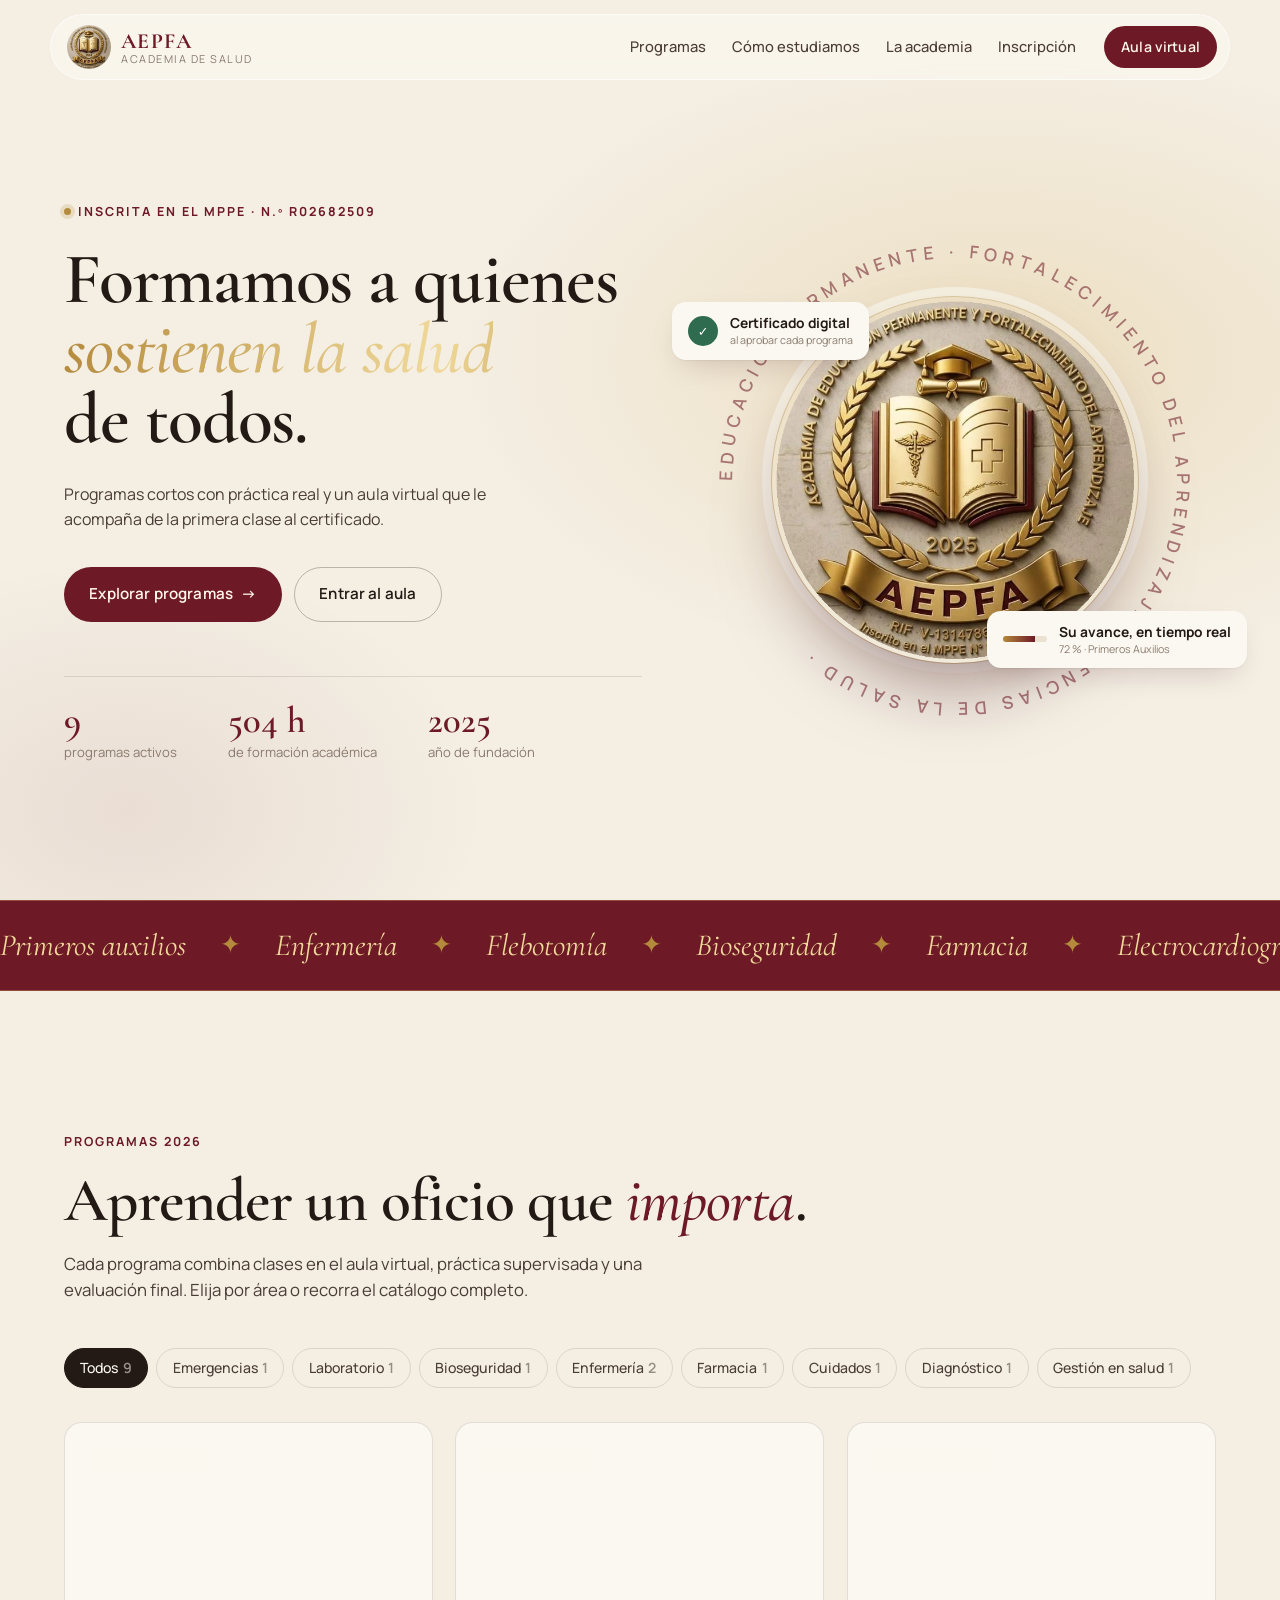
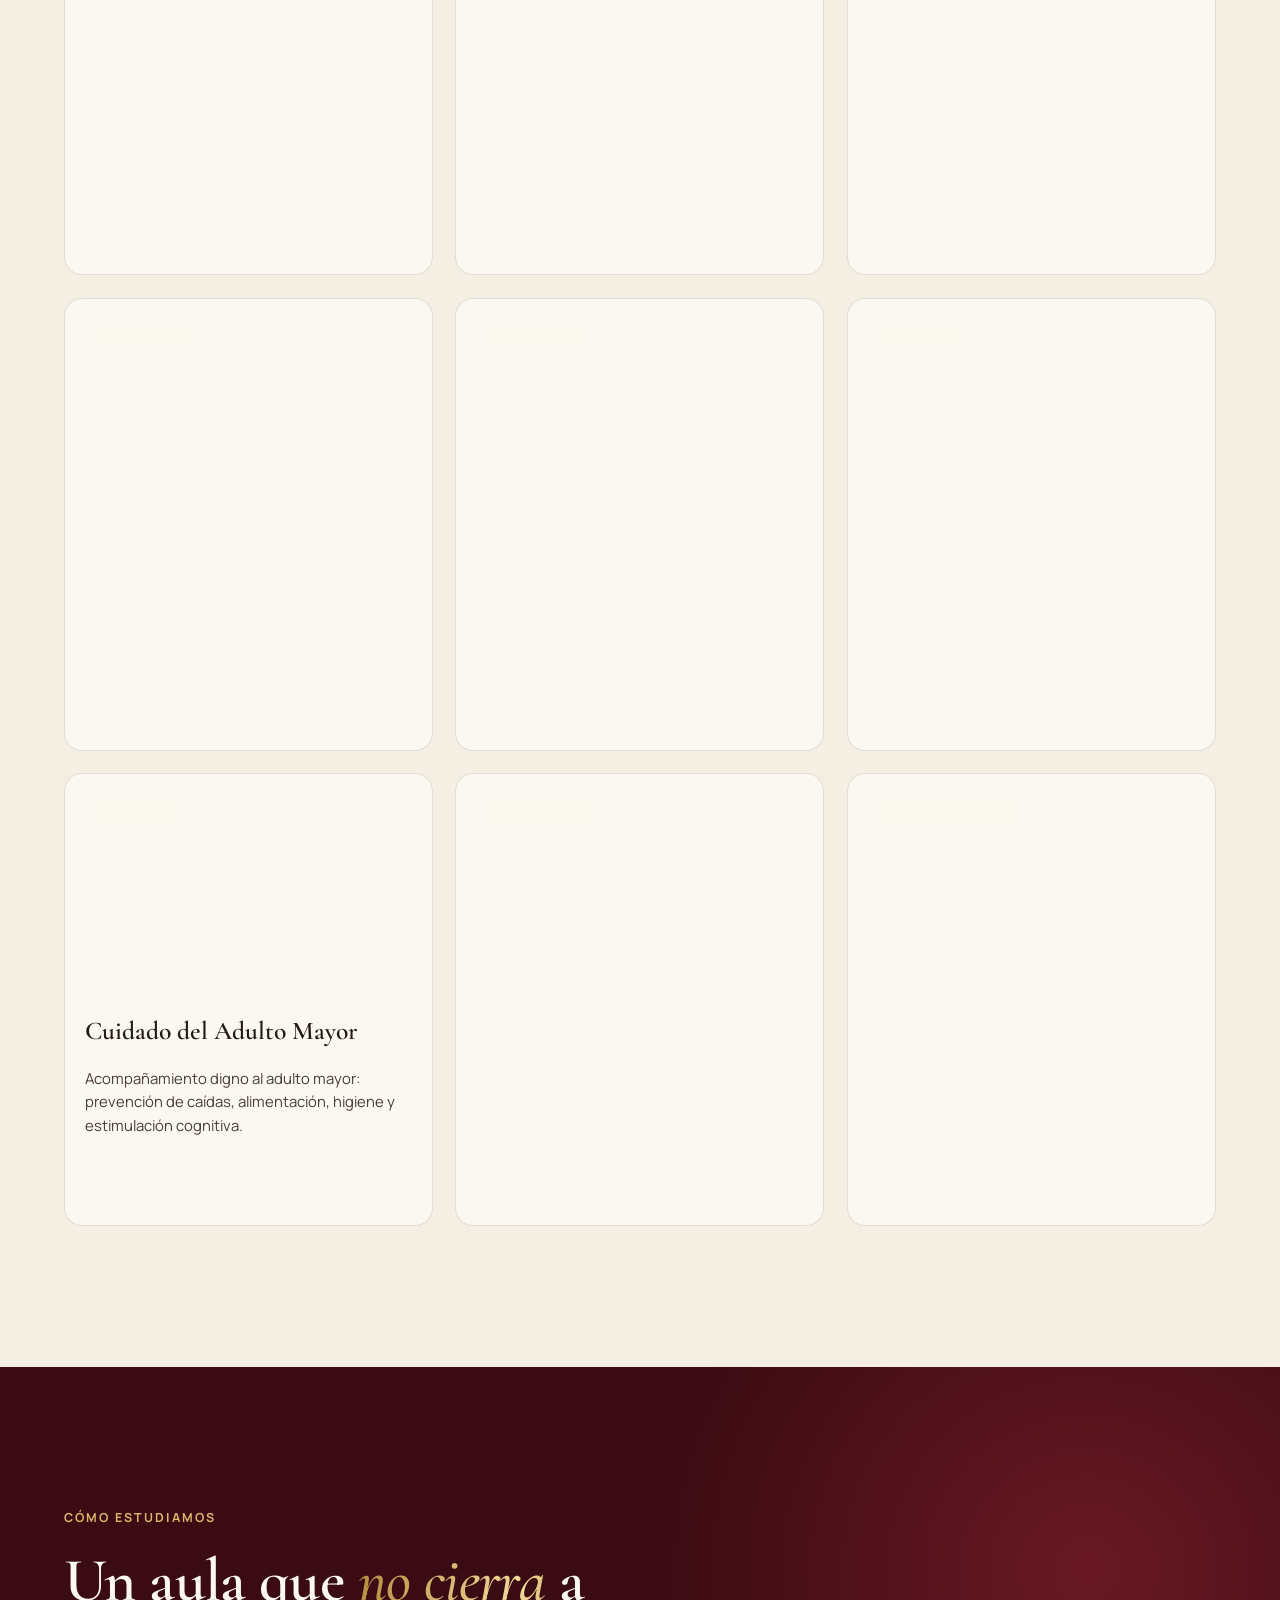
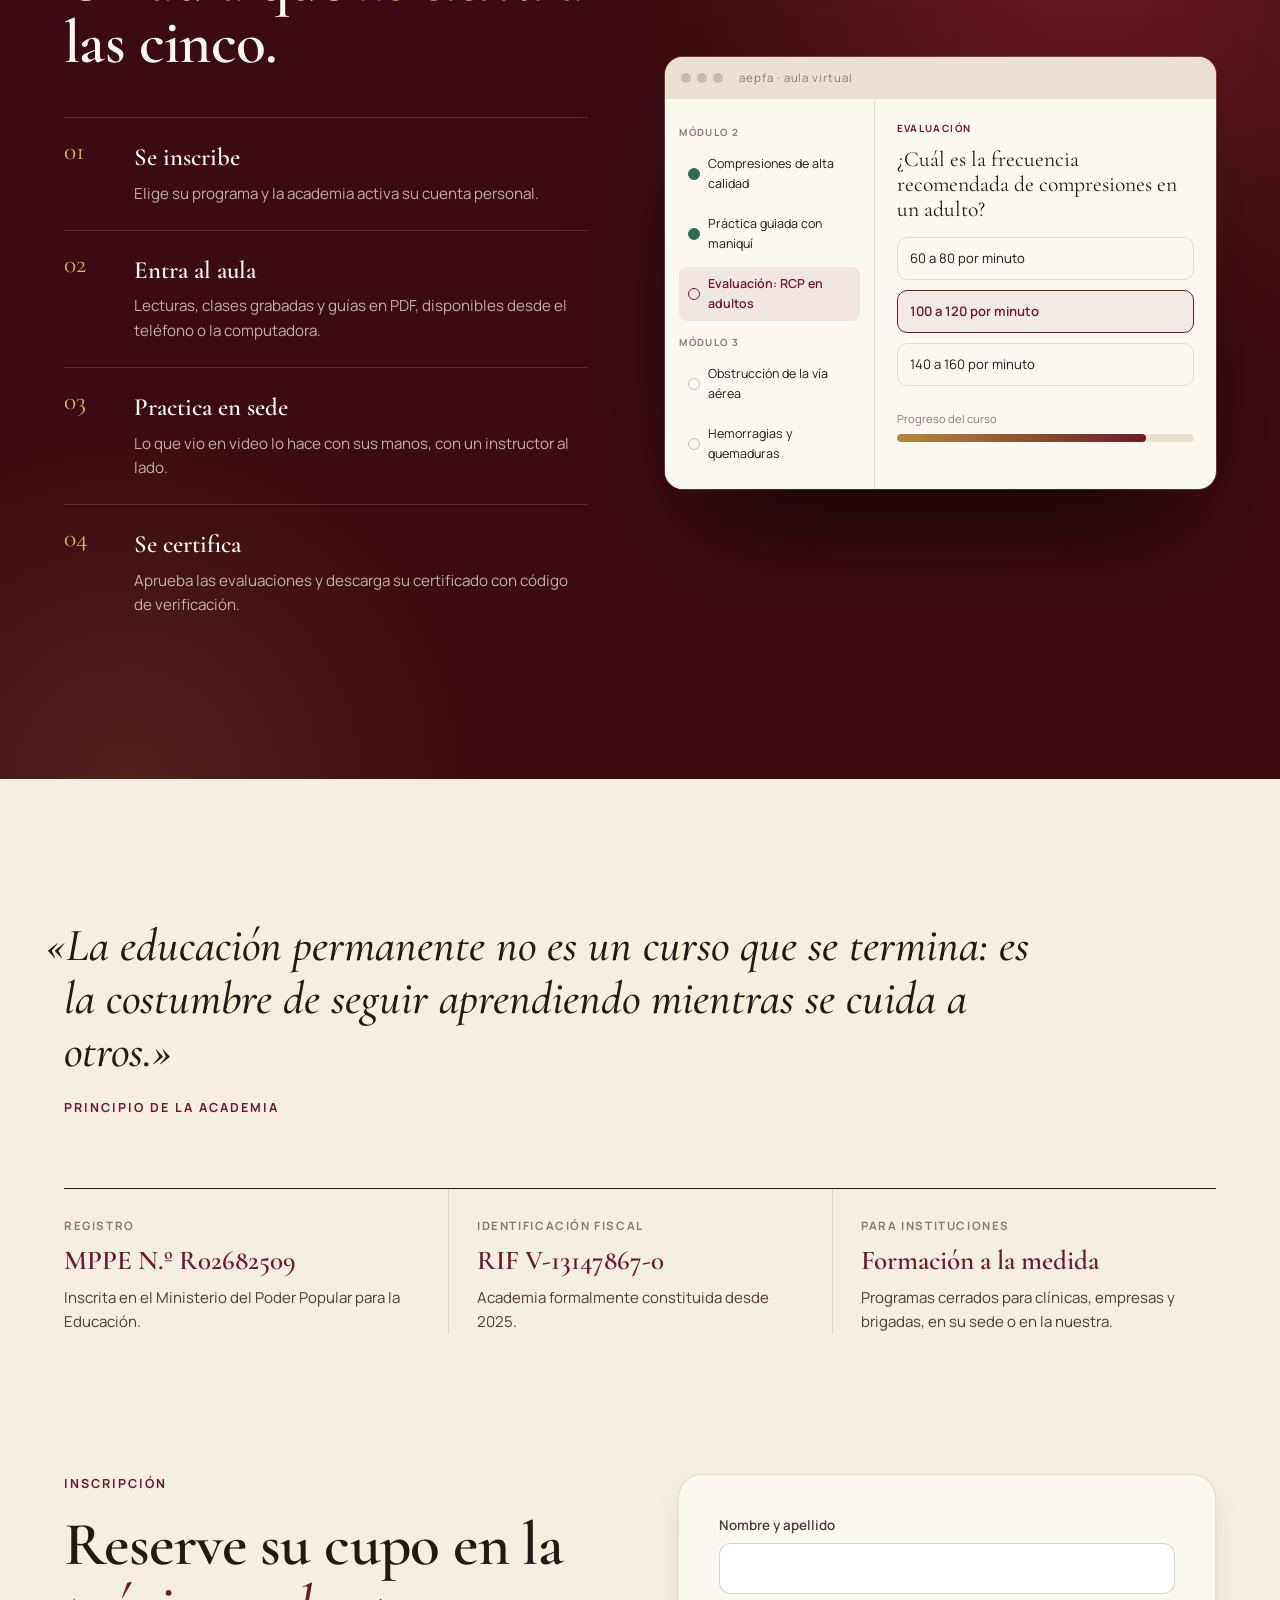
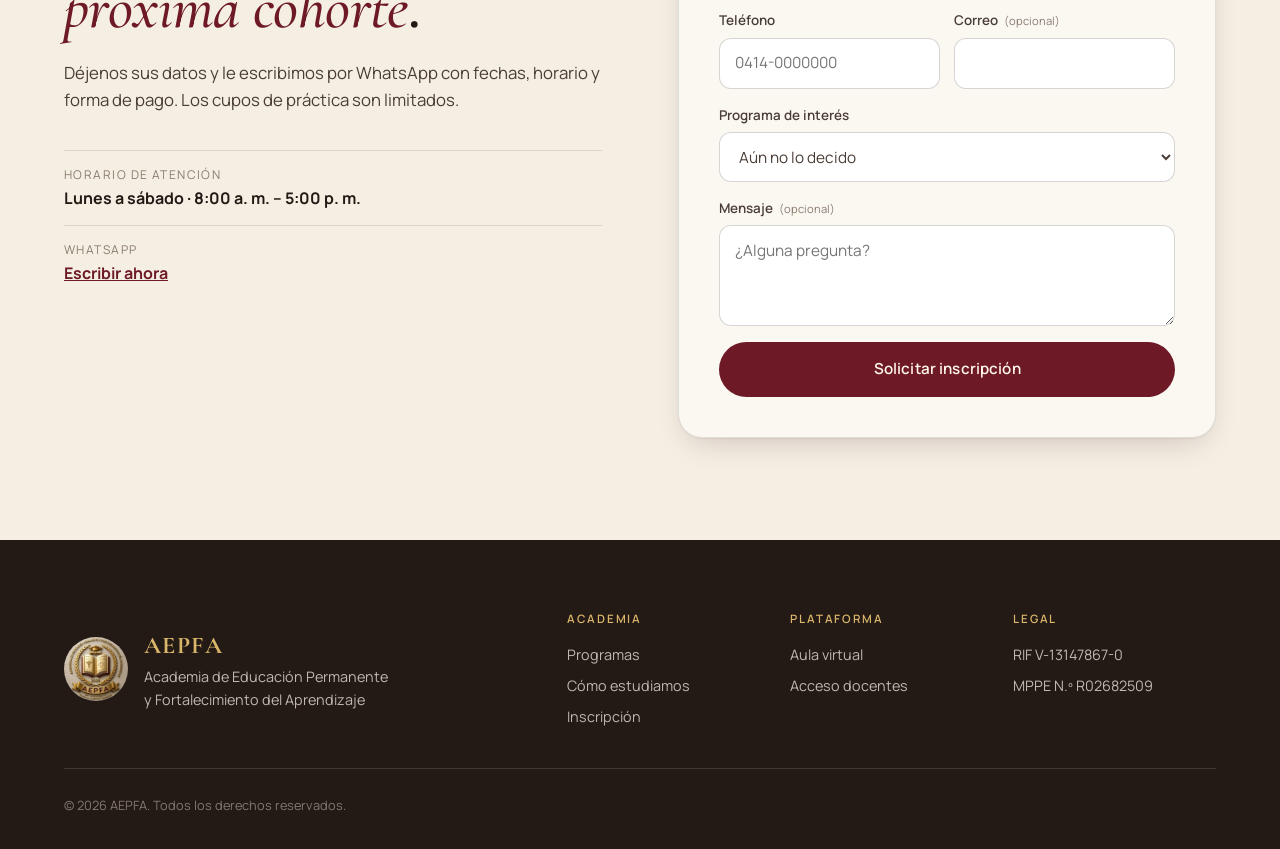
==== index.html @ bd8b099d "AEPFA: web pública, aula virtual y panel docente (demo) Co-Authored-By: Claude Opus 5.5 <noreply@ant" ====
<!doctype html>
<html lang="es">
<head>
  <meta charset="utf-8" />
  <meta name="viewport" content="width=device-width, initial-scale=1" />
  <title>AEPFA · Academia de Educación Permanente y Fortalecimiento del Aprendizaje</title>
  <meta name="description" content="Academia de formación en salud inscrita en el MPPE. Primeros auxilios, enfermería, flebotomía, bioseguridad y más, con aula virtual y certificado." />
  <meta name="theme-color" content="#6E1A26" />
  <link rel="icon" href="assets/img/favicon.png" />
  <link rel="apple-touch-icon" href="assets/img/apple-touch.png" />
  <link rel="preconnect" href="https://fonts.googleapis.com" />
  <link rel="preconnect" href="https://fonts.gstatic.com" crossorigin />
  <link href="https://fonts.googleapis.com/css2?family=Cormorant+Garamond:ital,wght@0,500;0,600;0,700;1,500;1,600&family=Manrope:wght@400;500;600;700&display=swap" rel="stylesheet" />
  <link rel="stylesheet" href="styles.css?v=20261112" />
</head>
<body class="site">

  <!-- Splash -->
  <div class="splash" data-splash aria-hidden="true">
    <img src="assets/img/logo-medallon.webp" alt="" width="120" height="120" />
    <span class="splash-line"></span>
  </div>

  <!-- Navegación -->
  <header class="nav" data-nav>
    <a class="nav-brand" href="#inicio" aria-label="AEPFA, inicio">
      <img src="assets/img/logo-aepfa-320.webp" alt="" width="44" height="44" />
      <span><strong>AEPFA</strong><small>Academia de salud</small></span>
    </a>
    <nav class="nav-links" aria-label="Principal">
      <a href="#programas">Programas</a>
      <a href="#metodo">Cómo estudiamos</a>
      <a href="#aval">La academia</a>
      <a href="#inscripcion">Inscripción</a>
    </nav>
    <a class="btn btn-wine btn-sm" href="aula.html">Aula virtual</a>
    <button class="nav-burger" data-burger aria-label="Abrir menú" aria-expanded="false"><span></span><span></span></button>
  </header>

  <main id="inicio">

    <!-- HERO -->
    <section class="hero">
      <div class="hero-paper" aria-hidden="true"></div>
      <div class="hero-copy">
        <p class="eyebrow"><span class="dot"></span> Inscrita en el MPPE · N.º R02682509</p>
        <h1 class="hero-title" data-hero-title>
          <span class="ln">Formamos a quienes</span>
          <span class="ln"><em class="gold">sostienen la salud</em></span>
          <span class="ln">de todos.</span>
        </h1>
        <p class="hero-sub">Programas cortos con práctica real y un aula virtual que le acompaña de la primera clase al certificado.</p>
        <div class="hero-actions">
          <a class="btn btn-wine" href="#programas">Explorar programas <span aria-hidden="true">→</span></a>
          <a class="btn btn-line" href="aula.html">Entrar al aula</a>
        </div>
        <dl class="hero-stats">
          <div><dt><span data-count="programs">9</span></dt><dd>programas activos</dd></div>
          <div><dt><span data-count="hours">504</span> h</dt><dd>de formación académica</dd></div>
          <div><dt>2025</dt><dd>año de fundación</dd></div>
        </dl>
      </div>

      <div class="hero-seal" data-seal>
        <svg class="seal-ring" viewBox="0 0 400 400" aria-hidden="true">
          <defs><path id="ring" d="M200,200 m-170,0 a170,170 0 1,1 340,0 a170,170 0 1,1 -340,0" /></defs>
          <text><textPath href="#ring">EDUCACIÓN PERMANENTE · FORTALECIMIENTO DEL APRENDIZAJE · CIENCIAS DE LA SALUD · </textPath></text>
        </svg>
        <div class="seal-glow" aria-hidden="true"></div>
        <img class="seal-img" src="assets/img/logo-medallon.webp" alt="Escudo de la Academia AEPFA" width="640" height="640" fetchpriority="high" />
        <div class="seal-card seal-card--a">
          <span class="mini-ico">✓</span>
          <div><strong>Certificado digital</strong><small>al aprobar cada programa</small></div>
        </div>
        <div class="seal-card seal-card--b">
          <span class="mini-bar"><i style="width:72%"></i></span>
          <div><strong>Su avance, en tiempo real</strong><small>72 % · Primeros Auxilios</small></div>
        </div>
      </div>
    </section>

    <!-- Marquesina -->
    <div class="marquee" aria-hidden="true">
      <div class="marquee-track" data-marquee>
        <span>Primeros auxilios</span><i>✦</i><span>Enfermería</span><i>✦</i><span>Flebotomía</span><i>✦</i><span>Bioseguridad</span><i>✦</i><span>Farmacia</span><i>✦</i><span>Electrocardiografía</span><i>✦</i><span>Adulto mayor</span><i>✦</i><span>Secretariado médico</span><i>✦</i>
      </div>
    </div>

    <!-- PROGRAMAS -->
    <section class="programs" id="programas">
      <div class="sec-head">
        <p class="eyebrow">Programas 2026</p>
        <h2 class="sec-title">Aprender un oficio que <em>importa</em>.</h2>
        <p class="sec-lead">Cada programa combina clases en el aula virtual, práctica supervisada y una evaluación final. Elija por área o recorra el catálogo completo.</p>
      </div>
      <div class="filters" role="tablist" aria-label="Filtrar por área" data-filters></div>
      <div class="course-grid" data-course-grid>
        <!-- Contenido mínimo sin JavaScript -->
        <article class="course-card"><div class="course-body"><h3>Primeros Auxilios y RCP Básico</h3><p>Actúe con criterio en los primeros minutos de una emergencia.</p></div></article>
        <article class="course-card"><div class="course-body"><h3>Flebotomía y Toma de Muestras</h3><p>Técnica de venopunción segura y orden correcto de tubos.</p></div></article>
        <article class="course-card"><div class="course-body"><h3>Bioseguridad y Control de Infecciones</h3><p>Precauciones estándar e higiene de manos.</p></div></article>
      </div>
    </section>

    <!-- MÉTODO -->
    <section class="method" id="metodo">
      <div class="method-inner">
        <div class="method-copy">
          <p class="eyebrow eyebrow--light">Cómo estudiamos</p>
          <h2 class="sec-title light">Un aula que <em class="gold">no cierra</em> a las cinco.</h2>
          <ol class="steps" data-steps>
            <li><span class="n">01</span><div><h3>Se inscribe</h3><p>Elige su programa y la academia activa su cuenta personal.</p></div></li>
            <li><span class="n">02</span><div><h3>Entra al aula</h3><p>Lecturas, clases grabadas y guías en PDF, disponibles desde el teléfono o la computadora.</p></div></li>
            <li><span class="n">03</span><div><h3>Practica en sede</h3><p>Lo que vio en video lo hace con sus manos, con un instructor al lado.</p></div></li>
            <li><span class="n">04</span><div><h3>Se certifica</h3><p>Aprueba las evaluaciones y descarga su certificado con código de verificación.</p></div></li>
          </ol>
        </div>

        <!-- Maqueta del aula -->
        <div class="device" aria-hidden="true">
          <div class="device-bar"><i></i><i></i><i></i><span>aepfa · aula virtual</span></div>
          <div class="device-body">
            <aside>
              <p class="d-k">Módulo 2</p>
              <p class="d-l done">Compresiones de alta calidad</p>
              <p class="d-l done">Práctica guiada con maniquí</p>
              <p class="d-l now">Evaluación: RCP en adultos</p>
              <p class="d-k">Módulo 3</p>
              <p class="d-l">Obstrucción de la vía aérea</p>
              <p class="d-l">Hemorragias y quemaduras</p>
            </aside>
            <div class="d-main">
              <p class="d-tag">Evaluación</p>
              <p class="d-q">¿Cuál es la frecuencia recomendada de compresiones en un adulto?</p>
              <p class="d-o">60 a 80 por minuto</p>
              <p class="d-o sel">100 a 120 por minuto</p>
              <p class="d-o">140 a 160 por minuto</p>
              <div class="d-prog"><span>Progreso del curso</span><b><i data-demo-bar></i></b></div>
            </div>
          </div>
        </div>
      </div>
    </section>

    <!-- AVAL -->
    <section class="aval" id="aval">
      <figure class="aval-quote">
        <blockquote>«La educación permanente no es un curso que se termina: es la costumbre de seguir aprendiendo mientras se cuida a otros.»</blockquote>
        <figcaption>Principio de la academia</figcaption>
      </figure>
      <div class="aval-grid">
        <div class="aval-item"><span class="aval-k">Registro</span><strong>MPPE N.º R02682509</strong><p>Inscrita en el Ministerio del Poder Popular para la Educación.</p></div>
        <div class="aval-item"><span class="aval-k">Identificación fiscal</span><strong>RIF V-13147867-0</strong><p>Academia formalmente constituida desde 2025.</p></div>
        <div class="aval-item"><span class="aval-k">Para instituciones</span><strong>Formación a la medida</strong><p>Programas cerrados para clínicas, empresas y brigadas, en su sede o en la nuestra.</p></div>
      </div>
    </section>

    <!-- INSCRIPCIÓN -->
    <section class="enroll" id="inscripcion">
      <div class="enroll-copy">
        <p class="eyebrow">Inscripción</p>
        <h2 class="sec-title">Reserve su cupo en la <em>próxima cohorte</em>.</h2>
        <p class="sec-lead">Déjenos sus datos y le escribimos por WhatsApp con fechas, horario y forma de pago. Los cupos de práctica son limitados.</p>
        <ul class="enroll-facts">
          <li><span>Horario de atención</span><strong data-hours>Lunes a sábado · 8:00 a. m. – 5:00 p. m.</strong></li>
          <li><span>WhatsApp</span><strong><a data-wa href="#">Escribir ahora</a></strong></li>
        </ul>
      </div>
      <form class="enroll-form" data-enroll novalidate>
        <label>Nombre y apellido<input name="name" required autocomplete="name" /></label>
        <div class="row2">
          <label>Teléfono<input name="phone" required inputmode="tel" autocomplete="tel" placeholder="0414-0000000" /></label>
          <label>Correo <small>(opcional)</small><input name="email" type="email" autocomplete="email" /></label>
        </div>
        <label>Programa de interés<select name="courseId" data-course-select></select></label>
        <label>Mensaje <small>(opcional)</small><textarea name="message" rows="3" placeholder="¿Alguna pregunta?"></textarea></label>
        <button class="btn btn-wine btn-block" type="submit">Solicitar inscripción</button>
        <div class="form-ok" data-ok hidden>
          <svg viewBox="0 0 52 52" aria-hidden="true"><circle cx="26" cy="26" r="24" /><path d="M15 27l7 7 15-16" /></svg>
          <p><strong>¡Solicitud recibida!</strong> Abrimos WhatsApp para confirmar su cupo.</p>
        </div>
      </form>
    </section>
  </main>

  <footer class="foot">
    <div class="foot-brand">
      <img src="assets/img/logo-aepfa-320.webp" alt="" width="64" height="64" loading="lazy" />
      <p><strong>AEPFA</strong><br />Academia de Educación Permanente<br />y Fortalecimiento del Aprendizaje</p>
    </div>
    <div class="foot-cols">
      <div><h4>Academia</h4><a href="#programas">Programas</a><a href="#metodo">Cómo estudiamos</a><a href="#inscripcion">Inscripción</a></div>
      <div><h4>Plataforma</h4><a href="aula.html">Aula virtual</a><a href="admin.html">Acceso docentes</a></div>
      <div><h4>Legal</h4><span>RIF V-13147867-0</span><span>MPPE N.º R02682509</span></div>
    </div>
    <p class="foot-note">© <span data-year>2026</span> AEPFA. Todos los derechos reservados.</p>
  </footer>

  <!-- Detalle de programa -->
  <dialog class="course-dialog" data-dialog>
    <div class="dlg-inner" data-dialog-body></div>
  </dialog>

  <script defer src="lib/gsap.min.js?v=20261112"></script>
  <script defer src="js/config.js?v=20261112"></script>
  <script defer src="js/seed.js?v=20261112"></script>
  <script defer src="js/store.js?v=20261112"></script>
  <script defer src="js/main.js?v=20261112"></script>
</body>
</html>
---- styles.css ----
/* =========================================================================
   AEPFA — Estilos base + sitio público
   Paleta tomada del escudo: vino, oro viejo y piedra crema.
   ========================================================================= */

/* ---------- 1. Tokens ---------- */
:root {
  --bg: #F4EEE3;
  --bg-2: #EAE1D1;
  --paper: #FBF8F2;
  --ink: #231915;
  --ink-2: #4A3D36;
  --mute: #8A7B6E;
  --wine: #6E1A26;
  --wine-2: #521019;
  --wine-3: #3A0B12;
  --gold: #B48A3C;
  --gold-2: #D9B66A;
  --gold-3: #F0D99A;
  --line: rgba(35, 25, 21, .12);
  --line-l: rgba(244, 238, 227, .14);
  --ok: #2E6B4F;
  --err: #A3262E;

  --f-display: "Cormorant Garamond", "Times New Roman", serif;
  --f-body: "Manrope", system-ui, -apple-system, "Segoe UI", sans-serif;

  --ease-out: cubic-bezier(.16, 1, .3, 1);
  --ease-in-out: cubic-bezier(.65, 0, .35, 1);
  --r: 18px;
  --shadow: 0 1px 2px rgba(35,25,21,.06), 0 12px 32px -12px rgba(58,11,18,.22);
  --pad: clamp(20px, 5vw, 72px);
}

/* ---------- 2. Reset ---------- */
*, *::before, *::after { box-sizing: border-box; }
html { scroll-behavior: smooth; -webkit-text-size-adjust: 100%; }
body { margin: 0; background: var(--bg); color: var(--ink); font: 400 16px/1.6 var(--f-body); -webkit-font-smoothing: antialiased; }
img, svg, video { display: block; max-width: 100%; height: auto; }
a { color: inherit; }
button, input, select, textarea { font: inherit; color: inherit; }
h1, h2, h3, h4 { margin: 0; font-weight: 600; }
p { margin: 0; }
:focus-visible { outline: 2px solid var(--gold); outline-offset: 3px; border-radius: 4px; }
[hidden] { display: none !important; }

/* ---------- 3. Botones y piezas comunes ---------- */
.btn {
  --bgc: var(--ink); --fg: var(--paper);
  display: inline-flex; align-items: center; justify-content: center; gap: .55em;
  padding: .95em 1.6em; border-radius: 999px; border: 1px solid transparent;
  background: var(--bgc); color: var(--fg); text-decoration: none; font-weight: 600; font-size: .95rem; letter-spacing: .01em;
  cursor: pointer; transition: transform .35s var(--ease-out), box-shadow .35s var(--ease-out), background .25s, color .25s;
  position: relative; overflow: hidden; white-space: nowrap;
}
.btn::after { /* brillo dorado al pasar */
  content: ""; position: absolute; inset: 0; background: linear-gradient(110deg, transparent 30%, rgba(240,217,154,.45) 50%, transparent 70%);
  transform: translateX(-120%); transition: transform .8s var(--ease-out);
}
.btn:hover::after { transform: translateX(120%); }
.btn:hover { transform: translateY(-2px); box-shadow: 0 14px 30px -14px rgba(110,26,38,.6); }
.btn:active { transform: translateY(0); }
.btn-wine { --bgc: var(--wine); --fg: #FFF7EA; }
.btn-wine:hover { --bgc: var(--wine-2); }
.btn-gold { --bgc: linear-gradient(135deg, var(--gold-2), var(--gold)); --fg: var(--wine-3); background: linear-gradient(135deg, var(--gold-2), var(--gold)); }
.btn-line { --bgc: transparent; --fg: var(--ink); border-color: rgba(35,25,21,.28); }
.btn-line:hover { border-color: var(--wine); color: var(--wine); }
.btn-ghost { --bgc: transparent; --fg: var(--ink-2); padding: .6em 1em; }
.btn-ghost:hover { box-shadow: none; background: rgba(35,25,21,.06); }
.btn-sm { padding: .65em 1.15em; font-size: .88rem; }
.btn-block { width: 100%; }
.btn[disabled] { opacity: .5; pointer-events: none; }

.eyebrow { display: inline-flex; align-items: center; gap: .6em; font-size: .78rem; font-weight: 700; letter-spacing: .16em; text-transform: uppercase; color: var(--wine); }
.eyebrow--light { color: var(--gold-2); }
.eyebrow .dot { width: 7px; height: 7px; border-radius: 50%; background: var(--gold); box-shadow: 0 0 0 4px rgba(180,138,60,.2); }

em { font-style: italic; }
.gold {
  background: linear-gradient(100deg, var(--gold) 0%, var(--gold-3) 40%, var(--gold) 60%, #8C6A2A 100%);
  background-size: 220% 100%; -webkit-background-clip: text; background-clip: text; color: transparent;
  animation: goldSheen 7s var(--ease-in-out) infinite;
}
@keyframes goldSheen { 0%,100% { background-position: 100% 0; } 50% { background-position: 0 0; } }

/* Portadas tipográficas de cursos */
.cover {
  --c: var(--wine);
  position: relative; aspect-ratio: 16 / 10; border-radius: calc(var(--r) - 6px); overflow: hidden;
  background-color: var(--c); background-size: cover; background-position: center;
  background-image:
    radial-gradient(120% 90% at 85% 10%, rgba(240,217,154,.35), transparent 55%),
    radial-gradient(80% 80% at 0% 100%, rgba(0,0,0,.35), transparent 60%),
    repeating-linear-gradient(135deg, rgba(255,255,255,.035) 0 2px, transparent 2px 14px);
  color: #FFF4DE; isolation: isolate;
}
.cover-art { position: absolute; right: -6%; bottom: -14%; width: 62%; opacity: .9; color: var(--gold-3); transition: transform .9s var(--ease-out); }
.cover-art .ico { width: 100%; height: auto; stroke-width: 1.6; filter: drop-shadow(0 6px 18px rgba(0,0,0,.25)); }
.cover-cat, .cover-hours { position: absolute; top: 14px; font-size: .7rem; font-weight: 700; letter-spacing: .14em; text-transform: uppercase; }
.cover-cat { left: 16px; padding: .35em .8em; border-radius: 99px; background: rgba(255,244,222,.14); backdrop-filter: blur(6px); -webkit-backdrop-filter: blur(6px); }
.cover-hours { right: 16px; font-family: var(--f-display); font-size: 1.05rem; letter-spacing: .02em; text-transform: none; font-weight: 600; }
.cover.has-img .cover-art { display: none; }
.cover.has-img::before { content: ""; position: absolute; inset: 0; background: linear-gradient(180deg, rgba(0,0,0,.35), transparent 45%); z-index: -1; }

.ico { width: 22px; height: 22px; }

/* Toasts */
.toasts { position: fixed; left: 50%; bottom: 24px; transform: translateX(-50%); display: grid; gap: 8px; z-index: 300; pointer-events: none; }
.toast { background: var(--ink); color: var(--paper); padding: .8em 1.3em; border-radius: 12px; font-size: .92rem; box-shadow: var(--shadow); animation: toastIn .45s var(--ease-out); }
.toast.ok { background: var(--ok); } .toast.err { background: var(--err); }
.toast.out { opacity: 0; transform: translateY(8px); transition: .4s var(--ease-out); }
@keyframes toastIn { from { opacity: 0; transform: translateY(12px); } }

/* ---------- 4. Splash ---------- */
.splash {
  position: fixed; inset: 0; z-index: 500; display: grid; place-content: center; justify-items: center; gap: 22px;
  background: var(--wine-3); transition: opacity .7s var(--ease-out), visibility .7s;
  animation: splashSafety .01s 4.5s forwards;
}
.splash img { width: 120px; height: 120px; animation: splashPop 1.2s var(--ease-out) both; }
.splash-line { width: 140px; height: 1px; background: linear-gradient(90deg, transparent, var(--gold-2), transparent); transform-origin: center; animation: splashLine 1.1s .2s var(--ease-out) both; }
.splash.is-out { opacity: 0; visibility: hidden; pointer-events: none; }
@keyframes splashPop { from { opacity: 0; transform: scale(.85) rotate(-8deg); } }
@keyframes splashLine { from { transform: scaleX(0); } }
@keyframes splashSafety { to { opacity: 0; visibility: hidden; pointer-events: none; } }

/* ---------- 5. Navegación ---------- */
.nav {
  position: fixed; top: 14px; left: 50%; transform: translateX(-50%); z-index: 100;
  width: min(1180px, calc(100% - 28px)); display: flex; align-items: center; gap: 28px;
  padding: 10px 12px 10px 16px; border-radius: 999px;
  background: rgba(251,248,242,.62); border: 1px solid rgba(255,255,255,.6);
  backdrop-filter: blur(14px) saturate(1.3); -webkit-backdrop-filter: blur(14px) saturate(1.3);
  transition: background .35s, box-shadow .35s;
}
@supports not (backdrop-filter: blur(1px)) { .nav { background: rgba(251,248,242,.96); } }
.nav.is-scrolled { background: rgba(251,248,242,.9); box-shadow: 0 10px 30px -18px rgba(58,11,18,.35); }
.nav-brand { display: flex; align-items: center; gap: 10px; text-decoration: none; margin-right: auto; }
.nav-brand img { border-radius: 50%; }
.nav-brand span { display: grid; line-height: 1.05; }
.nav-brand strong { font-family: var(--f-display); font-size: 1.35rem; letter-spacing: .06em; color: var(--wine); }
.nav-brand small { font-size: .68rem; letter-spacing: .14em; text-transform: uppercase; color: var(--mute); }
.nav-links { display: flex; gap: 26px; }
.nav-links a { text-decoration: none; font-size: .92rem; font-weight: 500; color: var(--ink-2); position: relative; }
.nav-links a::after { content: ""; position: absolute; left: 0; right: 0; bottom: -4px; height: 1px; background: var(--wine); transform: scaleX(0); transform-origin: right; transition: transform .45s var(--ease-out); }
.nav-links a:hover::after { transform: scaleX(1); transform-origin: left; }
.nav-burger { display: none; width: 42px; height: 42px; border-radius: 50%; border: 0; background: var(--ink); cursor: pointer; place-content: center; gap: 5px; }
.nav-burger span { display: block; width: 16px; height: 1.5px; background: var(--paper); transition: transform .3s var(--ease-out); }
.nav.is-open .nav-burger span:first-child { transform: translateY(3.25px) rotate(45deg); }
.nav.is-open .nav-burger span:last-child { transform: translateY(-3.25px) rotate(-45deg); }

/* ---------- 6. Hero ---------- */
.hero {
  position: relative; min-height: 100svh; display: grid; grid-template-columns: 1.05fr .95fr; align-items: center; gap: 4vw;
  padding: 130px var(--pad) 70px; max-width: 1400px; margin: 0 auto;
}
.hero-paper { position: absolute; inset: 0; z-index: -1; pointer-events: none;
  background:
    radial-gradient(60% 50% at 78% 40%, rgba(217,182,106,.28), transparent 70%),
    radial-gradient(40% 40% at 10% 90%, rgba(110,26,38,.08), transparent 70%);
}
.hero-title { font-family: var(--f-display); font-weight: 600; font-size: clamp(2.6rem, 5.6vw, 5.4rem); line-height: .98; letter-spacing: -.015em; margin: 22px 0 26px; color: var(--ink); }
.hero-title .ln { display: block; }
.hero-title em { font-weight: 500; }
.hero-sub { max-width: 44ch; font-size: clamp(1rem, 1.25vw, 1.15rem); color: var(--ink-2); }
.hero-actions { display: flex; flex-wrap: wrap; gap: 12px; margin-top: 34px; }
.hero-stats { display: flex; gap: clamp(20px, 4vw, 54px); margin: 54px 0 0; padding-top: 26px; border-top: 1px solid var(--line); }
.hero-stats div { display: grid; gap: 2px; }
.hero-stats dt { font-family: var(--f-display); font-size: 2.3rem; font-weight: 600; color: var(--wine); line-height: 1; }
.hero-stats dd { margin: 0; font-size: .82rem; color: var(--mute); }

.hero-seal { position: relative; aspect-ratio: 1; width: min(560px, 100%); justify-self: center; display: grid; place-items: center; }
.seal-ring { position: absolute; inset: 0; width: 100%; height: 100%; animation: spin 60s linear infinite; }
.seal-ring text { font: 600 13.5px var(--f-body); letter-spacing: .32em; fill: var(--wine); opacity: .55; }
.seal-glow { position: absolute; inset: 14%; border-radius: 50%; background: radial-gradient(circle, rgba(240,217,154,.75), rgba(217,182,106,.15) 60%, transparent 72%); filter: blur(18px); }
.seal-img { position: relative; width: 70%; height: auto; aspect-ratio: 1; border-radius: 50%; box-shadow: 0 40px 80px -30px rgba(58,11,18,.55), 0 0 0 1px rgba(180,138,60,.4), 0 0 0 10px rgba(251,248,242,.6); transition: transform .9s var(--ease-out); will-change: transform; }
.seal-card { position: absolute; display: flex; align-items: center; gap: 12px; padding: 12px 16px; border-radius: 14px; background: var(--paper); box-shadow: var(--shadow); font-size: .8rem; line-height: 1.25; animation: float 6s var(--ease-in-out) infinite; }
.seal-card strong { display: block; font-size: .86rem; }
.seal-card small { color: var(--mute); }
.seal-card--a { left: -4%; top: 16%; }
.seal-card--b { right: -6%; bottom: 14%; animation-delay: -3s; }
.mini-ico { width: 30px; height: 30px; border-radius: 50%; display: grid; place-items: center; background: var(--ok); color: #fff; font-weight: 700; }
.mini-bar { width: 44px; height: 6px; border-radius: 9px; background: var(--bg-2); overflow: hidden; }
.mini-bar i { display: block; height: 100%; background: linear-gradient(90deg, var(--gold), var(--wine)); }
@keyframes spin { to { transform: rotate(360deg); } }
@keyframes float { 50% { transform: translateY(-10px); } }

/* ---------- 7. Marquesina ---------- */
.marquee { background: var(--wine); color: var(--gold-3); overflow: hidden; padding: 20px 0; border-block: 1px solid rgba(217,182,106,.35); }
.marquee-track { display: flex; width: max-content; gap: 34px; align-items: center; animation: marquee 42s linear infinite; font-family: var(--f-display); font-size: clamp(1.4rem, 2.4vw, 2rem); font-style: italic; white-space: nowrap; }
.marquee-track i { font-style: normal; font-size: .8em; color: var(--gold); }
.marquee:hover .marquee-track { animation-play-state: paused; }
@keyframes marquee { to { transform: translateX(-50%); } }

/* ---------- 8. Programas ---------- */
.programs { max-width: 1320px; margin: 0 auto; padding: clamp(80px, 11vw, 150px) var(--pad); }
.sec-head { display: grid; gap: 18px; max-width: 760px; margin-bottom: 44px; }
.sec-title { font-family: var(--f-display); font-size: clamp(2.3rem, 4.8vw, 4rem); line-height: 1.02; letter-spacing: -.01em; }
.sec-title em { color: var(--wine); font-weight: 500; }
.sec-title.light { color: var(--paper); }
.sec-lead { color: var(--ink-2); font-size: 1.05rem; max-width: 58ch; }

.filters { display: flex; flex-wrap: wrap; gap: 8px; margin-bottom: 34px; }
.chip { padding: .55em 1.1em; border-radius: 99px; border: 1px solid var(--line); background: transparent; cursor: pointer; font-size: .88rem; font-weight: 500; color: var(--ink-2); transition: .25s var(--ease-out); }
.chip:hover { border-color: var(--wine); color: var(--wine); }
.chip[aria-selected="true"] { background: var(--ink); border-color: var(--ink); color: var(--paper); }
.chip b { font-weight: 600; opacity: .55; margin-left: .3em; }

.course-grid { display: grid; grid-template-columns: repeat(auto-fill, minmax(300px, 1fr)); gap: 22px; }
.course-card {
  position: relative; display: flex; flex-direction: column; gap: 16px; padding: 10px 10px 22px; border-radius: var(--r);
  background: var(--paper); border: 1px solid var(--line); cursor: pointer;
  transition: transform .6s var(--ease-out), box-shadow .6s var(--ease-out), border-color .3s;
  transform-style: preserve-3d; will-change: transform;
}
.course-card::before { /* halo que sigue al puntero */
  content: ""; position: absolute; inset: 0; border-radius: inherit; pointer-events: none; opacity: 0; transition: opacity .4s;
  background: radial-gradient(380px circle at var(--mx, 50%) var(--my, 50%), rgba(217,182,106,.22), transparent 45%);
}
.course-card:hover { box-shadow: 0 30px 60px -30px rgba(58,11,18,.45); border-color: rgba(180,138,60,.45); }
.course-card:hover::before { opacity: 1; }
.course-card:hover .cover-art { transform: translate(-4%, -4%) rotate(-6deg) scale(1.05); }
.course-card.is-hidden { display: none; }
.course-body { padding: 0 10px; display: grid; gap: 8px; flex: 1; }
.course-body h3 { font-family: var(--f-display); font-size: 1.6rem; line-height: 1.08; }
.course-body p { font-size: .93rem; color: var(--ink-2); }
.course-meta { display: flex; flex-wrap: wrap; gap: 6px 14px; padding: 14px 10px 0; margin-top: auto; border-top: 1px dashed var(--line); font-size: .8rem; color: var(--mute); }
.course-meta span::before { content: "◆"; font-size: .6em; color: var(--gold); margin-right: .5em; vertical-align: .15em; }
.badge-feat { position: absolute; top: -10px; right: 18px; z-index: 2; padding: .3em .8em; border-radius: 99px; background: var(--gold-2); color: var(--wine-3); font-size: .7rem; font-weight: 700; letter-spacing: .1em; text-transform: uppercase; }

/* ---------- 9. Método ---------- */
.method { background: var(--wine-3); color: var(--paper); position: relative; overflow: hidden; }
.method::before { content: ""; position: absolute; inset: 0; background: radial-gradient(50% 60% at 85% 20%, rgba(110,26,38,.9), transparent 70%), radial-gradient(40% 50% at 10% 100%, rgba(180,138,60,.18), transparent 70%); }
.method-inner { position: relative; max-width: 1320px; margin: 0 auto; padding: clamp(80px, 11vw, 150px) var(--pad); display: grid; grid-template-columns: 1fr 1.05fr; gap: clamp(40px, 6vw, 90px); align-items: center; }
.method-copy { display: grid; gap: 22px; }
.steps { list-style: none; padding: 0; margin: 20px 0 0; display: grid; gap: 4px; }
.steps li { display: grid; grid-template-columns: 56px 1fr; gap: 14px; padding: 20px 0; border-top: 1px solid var(--line-l); }
.steps .n { font-family: var(--f-display); font-size: 1.6rem; color: var(--gold-2); line-height: 1; }
.steps h3 { font-family: var(--f-display); font-size: 1.55rem; font-weight: 600; margin-bottom: 4px; }
.steps p { color: rgba(244,238,227,.72); font-size: .95rem; }

.device { border-radius: 18px; background: #FBF8F2; color: var(--ink); box-shadow: 0 60px 120px -40px rgba(0,0,0,.7), 0 0 0 1px rgba(217,182,106,.3); overflow: hidden; transform: perspective(1400px) rotateY(-8deg) rotateX(4deg); transition: transform 1s var(--ease-out); }
.device:hover { transform: perspective(1400px) rotateY(-2deg) rotateX(1deg); }
.device-bar { display: flex; align-items: center; gap: 6px; padding: 12px 16px; background: var(--bg-2); font-size: .72rem; color: var(--mute); }
.device-bar i { width: 10px; height: 10px; border-radius: 50%; background: rgba(35,25,21,.18); }
.device-bar span { margin-left: 10px; letter-spacing: .08em; }
.device-body { display: grid; grid-template-columns: 38% 1fr; min-height: 360px; }
.device-body aside { background: var(--paper); border-right: 1px solid var(--line); padding: 18px 14px; display: grid; align-content: start; gap: 6px; font-size: .78rem; }
.d-k { font-size: .62rem; letter-spacing: .14em; text-transform: uppercase; color: var(--mute); margin-top: 8px; font-weight: 700; }
.d-l { padding: 7px 9px; border-radius: 8px; display: flex; gap: 8px; align-items: center; }
.d-l::before { content: ""; flex: none; width: 12px; height: 12px; border-radius: 50%; border: 1.5px solid rgba(35,25,21,.25); }
.d-l.done::before { background: var(--ok); border-color: var(--ok); }
.d-l.now { background: rgba(110,26,38,.08); color: var(--wine); font-weight: 600; }
.d-l.now::before { border-color: var(--wine); }
.d-main { padding: 22px; display: grid; align-content: start; gap: 10px; }
.d-tag { font-size: .62rem; letter-spacing: .14em; text-transform: uppercase; color: var(--wine); font-weight: 700; }
.d-q { font-family: var(--f-display); font-size: 1.35rem; line-height: 1.15; margin-bottom: 6px; }
.d-o { padding: 10px 12px; border: 1px solid var(--line); border-radius: 10px; font-size: .82rem; }
.d-o.sel { border-color: var(--wine); background: rgba(110,26,38,.06); color: var(--wine); font-weight: 600; }
.d-prog { margin-top: 14px; display: grid; gap: 6px; font-size: .7rem; color: var(--mute); }
.d-prog b { height: 8px; border-radius: 9px; background: var(--bg-2); overflow: hidden; }
.d-prog i { display: block; height: 100%; width: 62%; background: linear-gradient(90deg, var(--gold), var(--wine)); border-radius: inherit; transition: width 1.6s var(--ease-out); }

/* ---------- 10. Aval ---------- */
.aval { max-width: 1320px; margin: 0 auto; padding: clamp(80px, 11vw, 150px) var(--pad); display: grid; gap: 70px; }
.aval-quote { margin: 0; max-width: 980px; }
.aval-quote blockquote { margin: 0; font-family: var(--f-display); font-style: italic; font-weight: 500; font-size: clamp(1.8rem, 3.6vw, 3.1rem); line-height: 1.15; color: var(--ink); text-indent: -.4em; }
.aval-quote figcaption { margin-top: 20px; font-size: .78rem; letter-spacing: .16em; text-transform: uppercase; color: var(--wine); font-weight: 700; }
.aval-grid { display: grid; grid-template-columns: repeat(3, 1fr); gap: 0; border-top: 1px solid var(--ink); }
.aval-item { padding: 28px 28px 0 0; display: grid; gap: 10px; align-content: start; }
.aval-item + .aval-item { padding-left: 28px; border-left: 1px solid var(--line); }
.aval-k { font-size: .72rem; letter-spacing: .14em; text-transform: uppercase; color: var(--mute); font-weight: 700; }
.aval-item strong { font-family: var(--f-display); font-size: 1.7rem; font-weight: 600; color: var(--wine); line-height: 1.1; }
.aval-item p { color: var(--ink-2); font-size: .94rem; }

/* ---------- 11. Inscripción ---------- */
.enroll { max-width: 1320px; margin: 0 auto clamp(60px, 8vw, 110px); padding: 0 var(--pad); display: grid; grid-template-columns: 1fr 1fr; gap: clamp(36px, 6vw, 90px); align-items: start; }
.enroll-copy { display: grid; gap: 20px; position: sticky; top: 120px; }
.enroll-facts { list-style: none; padding: 0; margin: 16px 0 0; display: grid; gap: 14px; }
.enroll-facts li { display: grid; gap: 2px; padding-top: 14px; border-top: 1px solid var(--line); }
.enroll-facts span { font-size: .75rem; letter-spacing: .12em; text-transform: uppercase; color: var(--mute); }
.enroll-facts a { color: var(--wine); }
.enroll-form { position: relative; display: grid; gap: 16px; padding: clamp(24px, 3.4vw, 40px); border-radius: 24px; background: var(--paper); border: 1px solid var(--line); box-shadow: var(--shadow); }
label { display: grid; gap: 6px; font-size: .84rem; font-weight: 600; color: var(--ink-2); }
label small { font-weight: 400; color: var(--mute); }
input, select, textarea {
  width: 100%; padding: .8em .95em; border-radius: 12px; border: 1px solid rgba(35,25,21,.18); background: #fff; font-size: .96rem; font-weight: 400;
  transition: border-color .2s, box-shadow .2s;
}
input:focus, select:focus, textarea:focus { outline: none; border-color: var(--wine); box-shadow: 0 0 0 4px rgba(110,26,38,.1); }
input.invalid, select.invalid { border-color: var(--err); }
.row2 { display: grid; grid-template-columns: 1fr 1fr; gap: 14px; }
.form-ok { position: absolute; inset: 0; border-radius: inherit; background: var(--paper); display: grid; place-content: center; justify-items: center; gap: 18px; padding: 30px; text-align: center; animation: toastIn .5s var(--ease-out); }
.form-ok svg { width: 74px; height: 74px; fill: none; stroke: var(--ok); stroke-width: 2.4; stroke-linecap: round; stroke-linejoin: round; }
.form-ok circle { stroke-dasharray: 152; stroke-dashoffset: 152; animation: draw .9s var(--ease-out) forwards; }
.form-ok path { stroke-dasharray: 40; stroke-dashoffset: 40; animation: draw .5s .7s var(--ease-out) forwards; }
@keyframes draw { to { stroke-dashoffset: 0; } }

/* ---------- 12. Pie ---------- */
.foot { background: var(--ink); color: rgba(244,238,227,.75); padding: 70px var(--pad) 34px; display: grid; grid-template-columns: 1fr 1.4fr; gap: 40px; font-size: .9rem; }
.foot-brand { display: flex; gap: 16px; align-items: center; }
.foot-brand img { border-radius: 50%; }
.foot-brand strong { font-family: var(--f-display); font-size: 1.5rem; color: var(--gold-2); letter-spacing: .06em; }
.foot-cols { display: grid; grid-template-columns: repeat(3, 1fr); gap: 20px; }
.foot-cols div { display: grid; gap: 8px; align-content: start; }
.foot-cols h4 { font-size: .72rem; letter-spacing: .16em; text-transform: uppercase; color: var(--gold-2); margin-bottom: 6px; }
.foot-cols a { text-decoration: none; } .foot-cols a:hover { color: var(--paper); }
.foot-note { grid-column: 1 / -1; padding-top: 26px; border-top: 1px solid var(--line-l); font-size: .8rem; color: rgba(244,238,227,.45); }

/* ---------- 13. Diálogo de programa ---------- */
.course-dialog { width: min(860px, calc(100% - 24px)); max-height: calc(100svh - 40px); padding: 0; border: 0; border-radius: 24px; background: var(--paper); color: var(--ink); box-shadow: 0 50px 120px -30px rgba(0,0,0,.6); }
.course-dialog::backdrop { background: rgba(35,25,21,.55); backdrop-filter: blur(4px); -webkit-backdrop-filter: blur(4px); }
.course-dialog[open] { animation: dlgIn .5s var(--ease-out); }
@keyframes dlgIn { from { opacity: 0; transform: translateY(24px) scale(.98); } }
.dlg-inner { display: grid; }
.dlg-inner .cover { aspect-ratio: 21 / 8; border-radius: 0; }
.dlg-body { padding: clamp(22px, 4vw, 40px); display: grid; gap: 18px; }
.dlg-body h2 { font-family: var(--f-display); font-size: clamp(2rem, 4vw, 2.8rem); line-height: 1.02; }
.dlg-facts { display: flex; flex-wrap: wrap; gap: 8px; }
.dlg-facts span { padding: .4em .9em; border-radius: 99px; background: var(--bg); font-size: .82rem; font-weight: 600; color: var(--ink-2); }
.syllabus { display: grid; gap: 0; border-top: 1px solid var(--line); }
.syllabus details { border-bottom: 1px solid var(--line); }
.syllabus summary { cursor: pointer; list-style: none; display: flex; justify-content: space-between; gap: 10px; padding: 14px 0; font-weight: 600; }
.syllabus summary::-webkit-details-marker { display: none; }
.syllabus summary::after { content: "+"; font-size: 1.3rem; line-height: 1; color: var(--wine); transition: transform .3s; }
.syllabus details[open] summary::after { transform: rotate(45deg); }
.syllabus ul { margin: 0 0 14px; padding-left: 20px; color: var(--ink-2); font-size: .92rem; display: grid; gap: 4px; }
.dlg-actions { display: flex; flex-wrap: wrap; gap: 10px; justify-content: flex-end; padding-top: 6px; }
.dlg-close { position: absolute; top: 14px; right: 14px; width: 42px; height: 42px; border-radius: 50%; border: 0; background: rgba(251,248,242,.9); cursor: pointer; font-size: 1.3rem; z-index: 3; }

/* ---------- 14. Revelado ---------- */
.reveal { opacity: 0; transform: translateY(34px); transition: opacity 1s var(--ease-out), transform 1s var(--ease-out); }
.reveal.is-visible { opacity: 1; transform: none; }
.reveal[data-split] { opacity: 1; transform: none; }
.no-js .reveal { opacity: 1; transform: none; }

/* ---------- 15. Responsivo ---------- */
@media (max-width: 1024px) {
  .hero { grid-template-columns: 1fr; padding-top: 120px; text-align: left; }
  .hero-seal { width: min(440px, 88%); order: -1; margin-top: 10px; }
  .method-inner { grid-template-columns: 1fr; }
  .device { transform: none; }
  .enroll { grid-template-columns: 1fr; }
  .enroll-copy { position: static; }
}
@media (max-width: 820px) {
  .nav-links { position: fixed; top: 72px; left: 0; right: 0; flex-direction: column; gap: 0; padding: 10px; border-radius: 22px; background: var(--paper); box-shadow: var(--shadow); opacity: 0; visibility: hidden; transform: translateY(-8px); transition: .35s var(--ease-out); }
  .nav-links a { padding: 14px 16px; font-size: 1.05rem; }
  .nav.is-open .nav-links { opacity: 1; visibility: visible; transform: none; }
  .nav-burger { display: grid; }
  .nav > .btn { display: none; }
  .aval-grid { grid-template-columns: 1fr; }
  .aval-item + .aval-item { padding-left: 0; border-left: 0; border-top: 1px solid var(--line); margin-top: 24px; }
  .foot { grid-template-columns: 1fr; }
  .seal-card--a { left: -2%; top: 6%; }
  .seal-card--b { right: -2%; bottom: 4%; }
}
@media (max-width: 560px) {
  .hero-stats { gap: 18px; justify-content: space-between; }
  .hero-stats dt { font-size: 1.8rem; }
  .row2 { grid-template-columns: 1fr; }
  .device-body { grid-template-columns: 1fr; }
  .device-body aside { display: none; }
  .foot-cols { grid-template-columns: 1fr 1fr; }
  .seal-card { padding: 9px 12px; font-size: .72rem; }
  .seal-card small { display: none; }
}

/* Solo efectos intrusivos se desactivan con movimiento reducido */
@media (prefers-reduced-motion: reduce) {
  .seal-ring { animation-duration: 180s; }
  .seal-card { animation: none; }
}
.sec-title em.gold, .hero-title em.gold { color: transparent; }
.dlg-inner .cover-art { width: 30%; right: 4%; bottom: -22%; }
label { display: flex; flex-wrap: wrap; align-items: baseline; column-gap: .4em; row-gap: 6px; }
label > input:not([type=radio]):not([type=checkbox]), label > select, label > textarea, label > .hint { flex-basis: 100%; }
@media (max-width: 1024px) { .hero-seal { width: min(360px, 74%); } }
@media (max-width: 560px) { .hero { padding-top: 104px; gap: 18px; } .hero-seal { width: 66%; } .seal-card--a { left: -18%; } .seal-card--b { right: -18%; } }
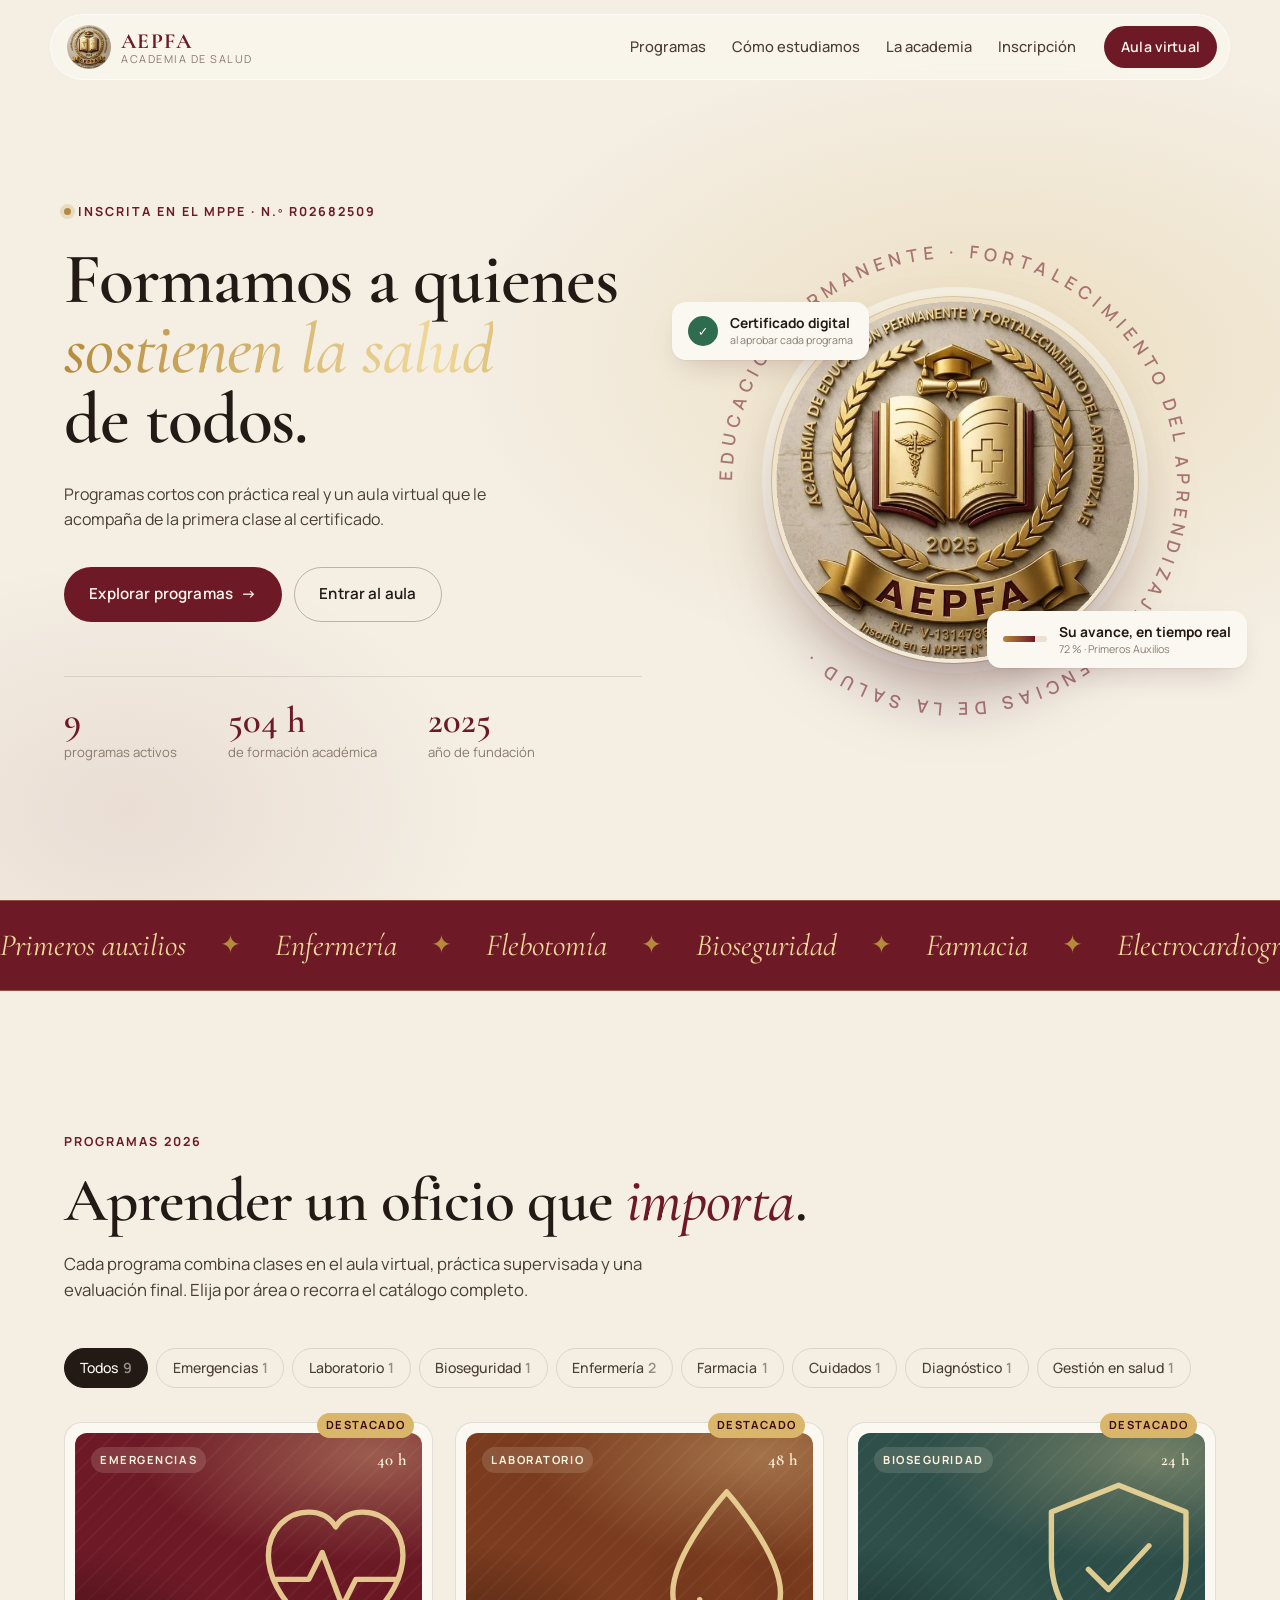
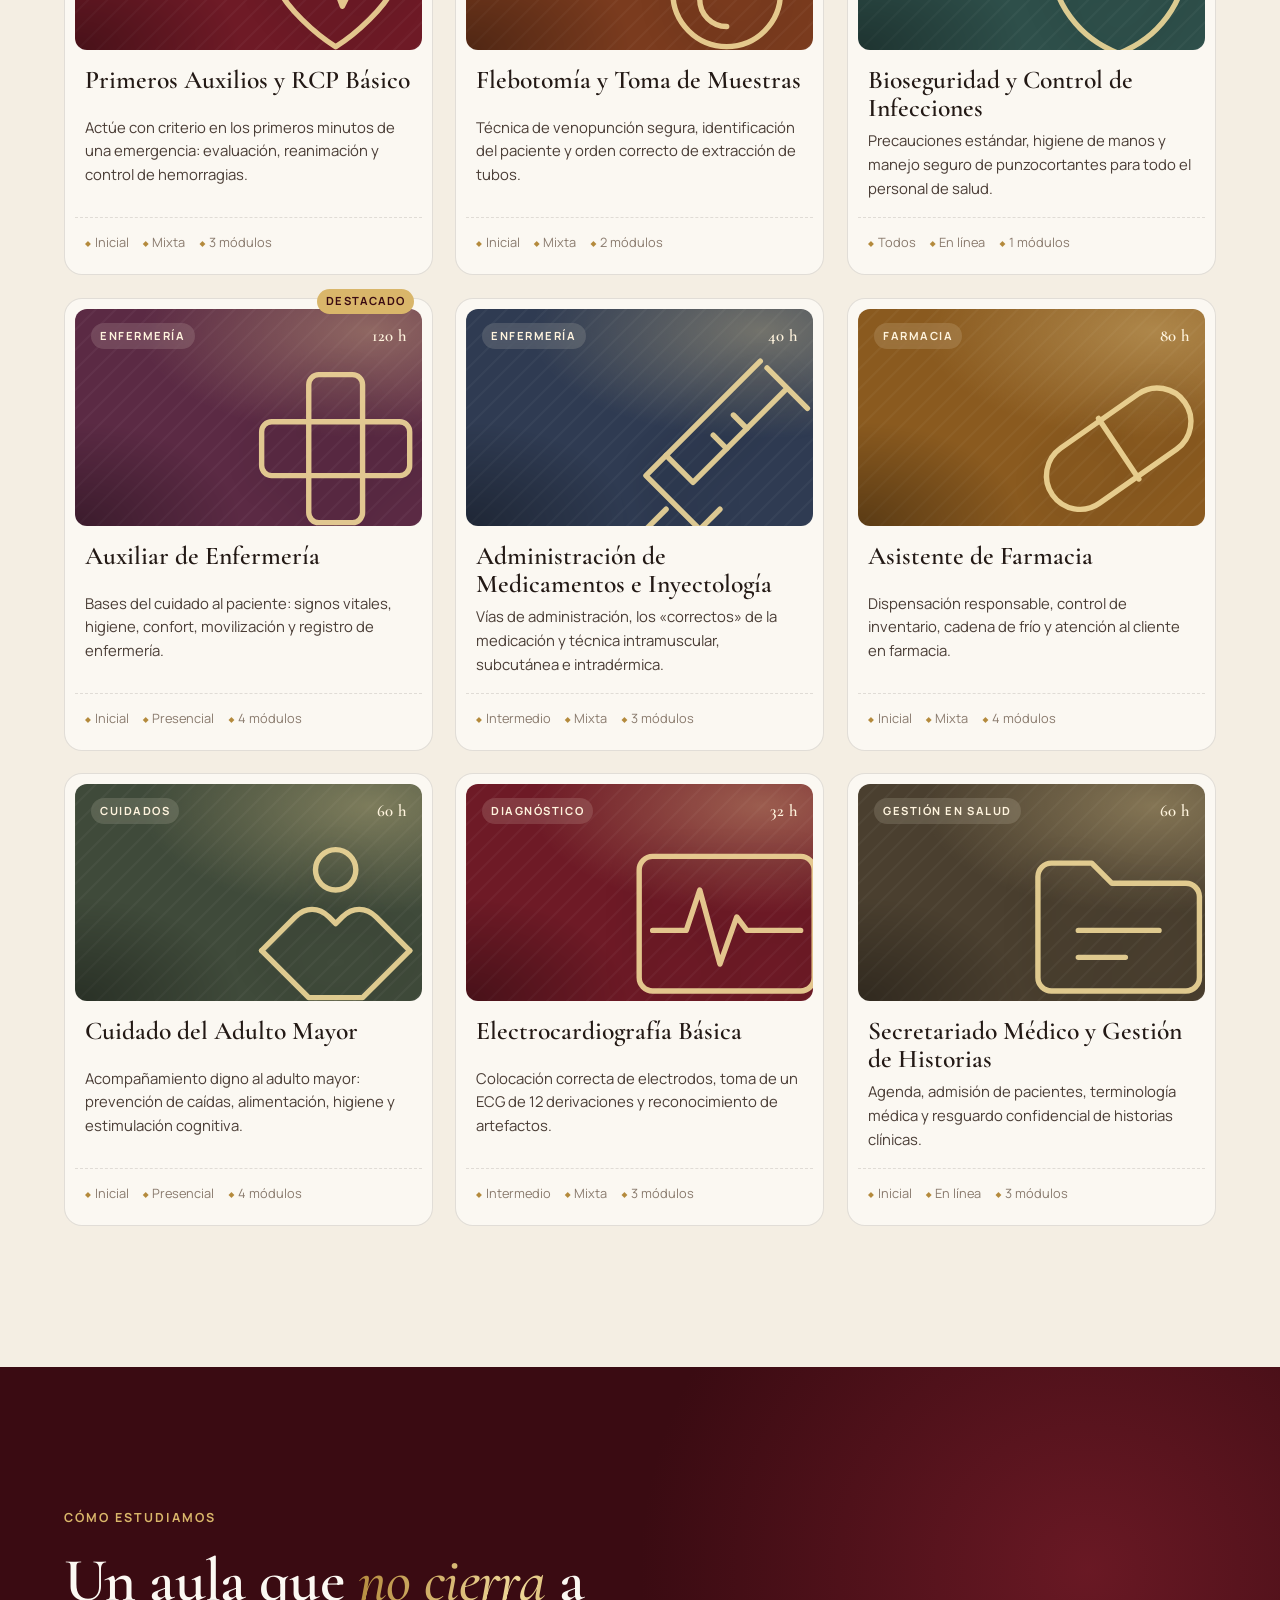
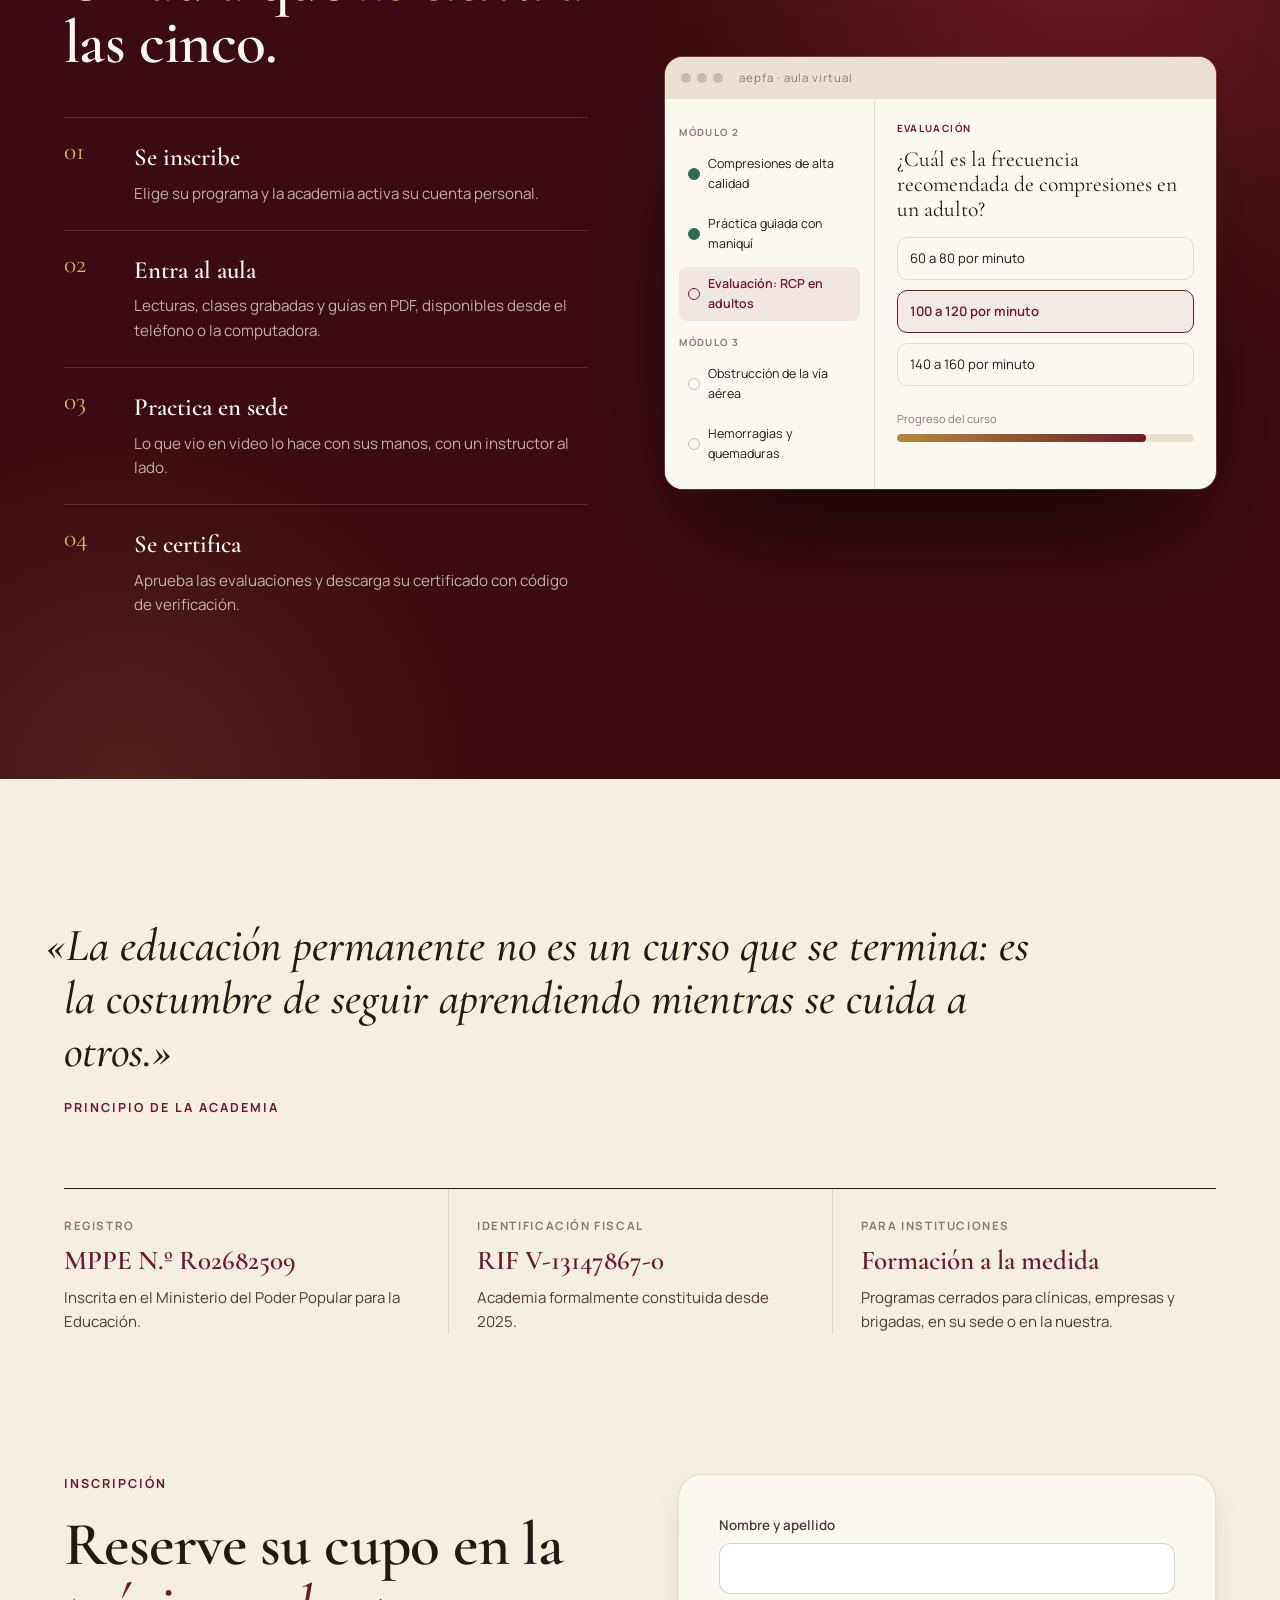
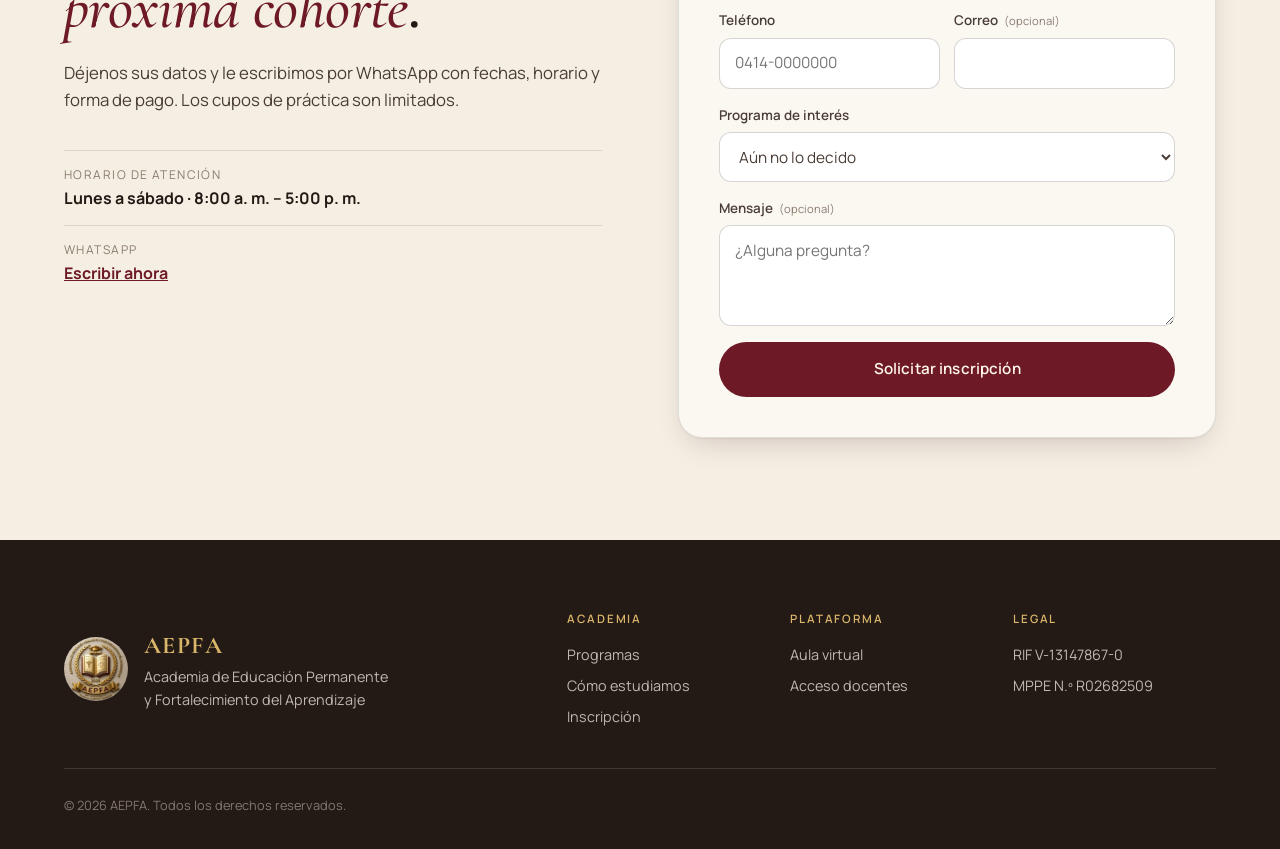
==== commit 047f4106: "Certificados con código QR y verificación en línea - Certificado A4 rediseñado con QR, código de int" ====
--- a/index.html
+++ b/index.html
@@ -11,7 +11,7 @@
   <link rel="preconnect" href="https://fonts.googleapis.com" />
   <link rel="preconnect" href="https://fonts.gstatic.com" crossorigin />
   <link href="https://fonts.googleapis.com/css2?family=Cormorant+Garamond:ital,wght@0,500;0,600;0,700;1,500;1,600&family=Manrope:wght@400;500;600;700&display=swap" rel="stylesheet" />
-  <link rel="stylesheet" href="styles.css?v=20261112" />
+  <link rel="stylesheet" href="styles.css?v=20261112c" />
 </head>
 <body class="site">
 
@@ -201,10 +201,10 @@
     <div class="dlg-inner" data-dialog-body></div>
   </dialog>
 
-  <script defer src="lib/gsap.min.js?v=20261112"></script>
-  <script defer src="js/config.js?v=20261112"></script>
-  <script defer src="js/seed.js?v=20261112"></script>
-  <script defer src="js/store.js?v=20261112"></script>
-  <script defer src="js/main.js?v=20261112"></script>
+  <script defer src="lib/gsap.min.js?v=20261112c"></script>
+  <script defer src="js/config.js?v=20261112c"></script>
+  <script defer src="js/seed.js?v=20261112c"></script>
+  <script defer src="js/store.js?v=20261112c"></script>
+  <script defer src="js/main.js?v=20261112c"></script>
 </body>
 </html>
--- a/styles.css
+++ b/styles.css
@@ -141,7 +141,7 @@
 .nav-brand strong { font-family: var(--f-display); font-size: 1.35rem; letter-spacing: .06em; color: var(--wine); }
 .nav-brand small { font-size: .68rem; letter-spacing: .14em; text-transform: uppercase; color: var(--mute); }
 .nav-links { display: flex; gap: 26px; }
-.nav-links a { text-decoration: none; font-size: .92rem; font-weight: 500; color: var(--ink-2); position: relative; }
+.nav-links a { text-decoration: none; font-size: .92rem; font-weight: 500; color: var(--ink-2); position: relative; white-space: nowrap; }
 .nav-links a::after { content: ""; position: absolute; left: 0; right: 0; bottom: -4px; height: 1px; background: var(--wine); transform: scaleX(0); transform-origin: right; transition: transform .45s var(--ease-out); }
 .nav-links a:hover::after { transform: scaleX(1); transform-origin: left; }
 .nav-burger { display: none; width: 42px; height: 42px; border-radius: 50%; border: 0; background: var(--ink); cursor: pointer; place-content: center; gap: 5px; }
@@ -343,7 +343,7 @@
   .enroll { grid-template-columns: 1fr; }
   .enroll-copy { position: static; }
 }
-@media (max-width: 820px) {
+@media (max-width: 980px) {
   .nav-links { position: fixed; top: 72px; left: 0; right: 0; flex-direction: column; gap: 0; padding: 10px; border-radius: 22px; background: var(--paper); box-shadow: var(--shadow); opacity: 0; visibility: hidden; transform: translateY(-8px); transition: .35s var(--ease-out); }
   .nav-links a { padding: 14px 16px; font-size: 1.05rem; }
   .nav.is-open .nav-links { opacity: 1; visibility: visible; transform: none; }
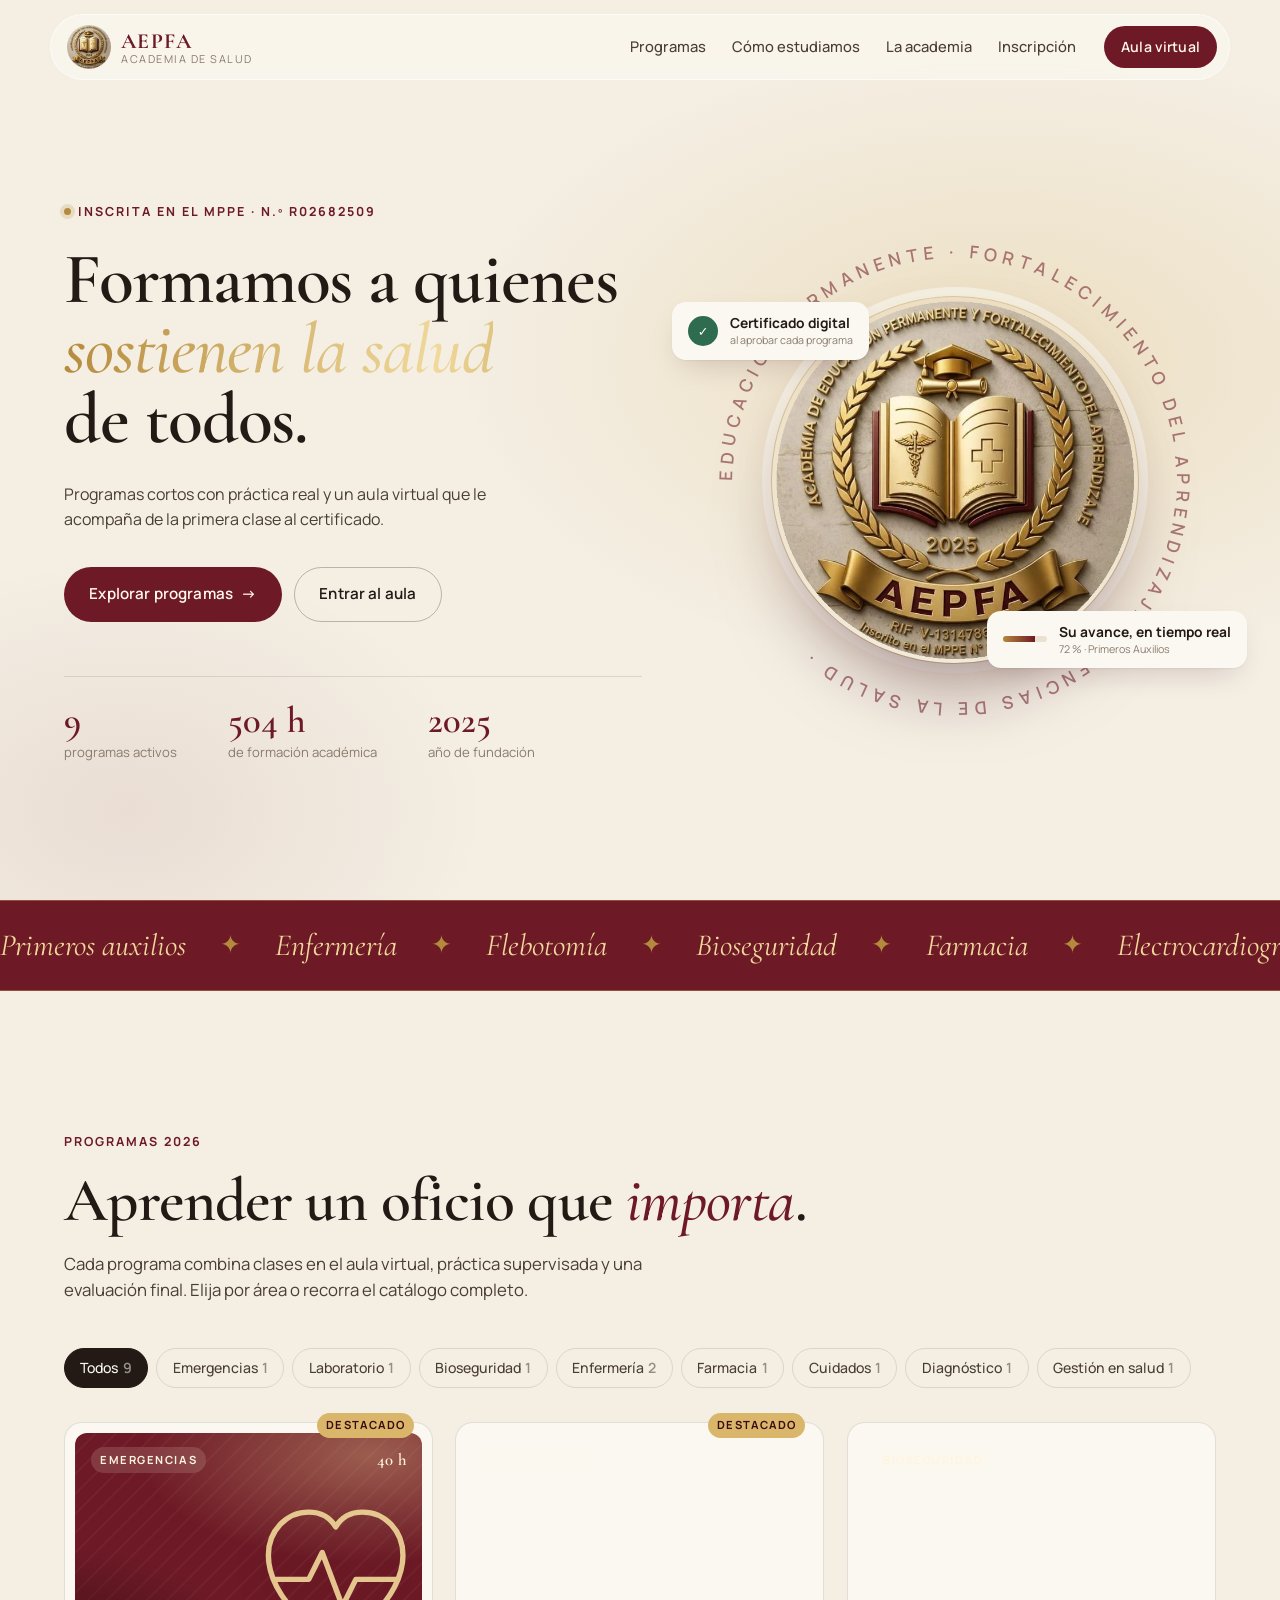
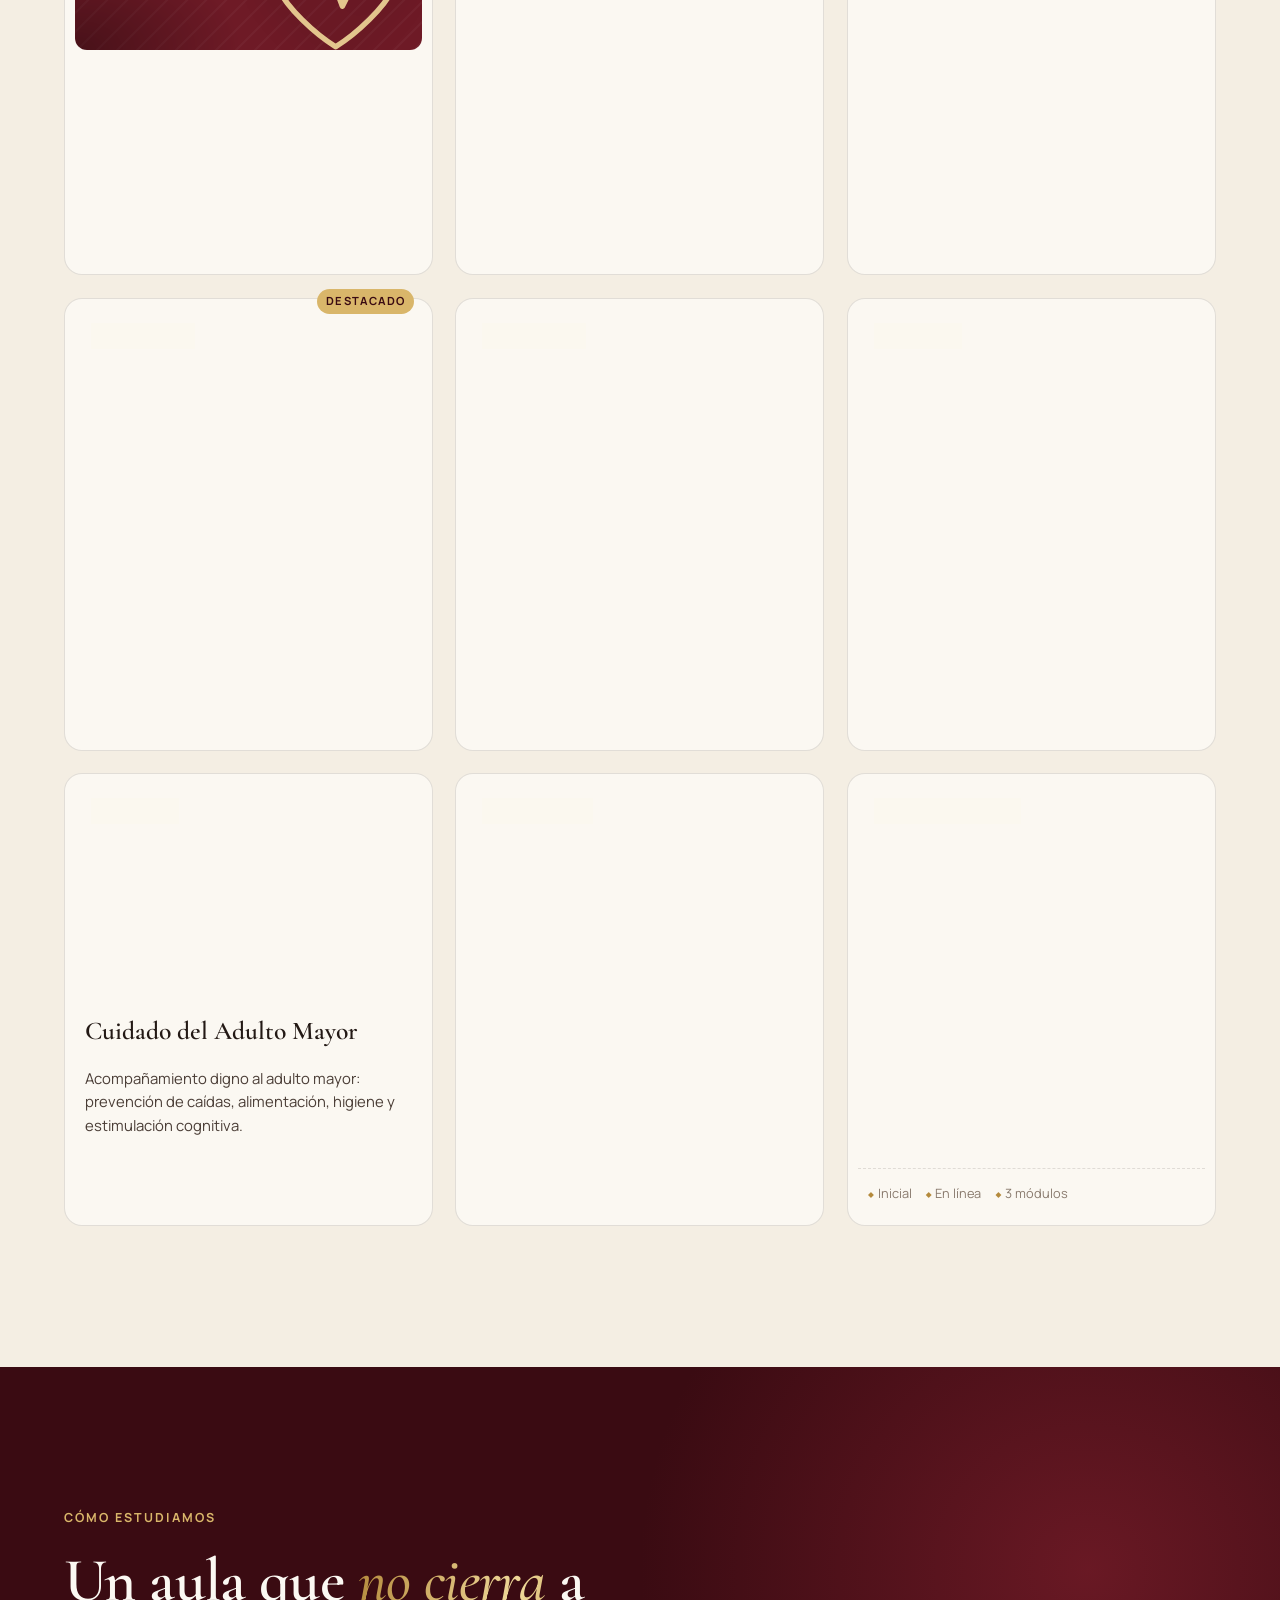
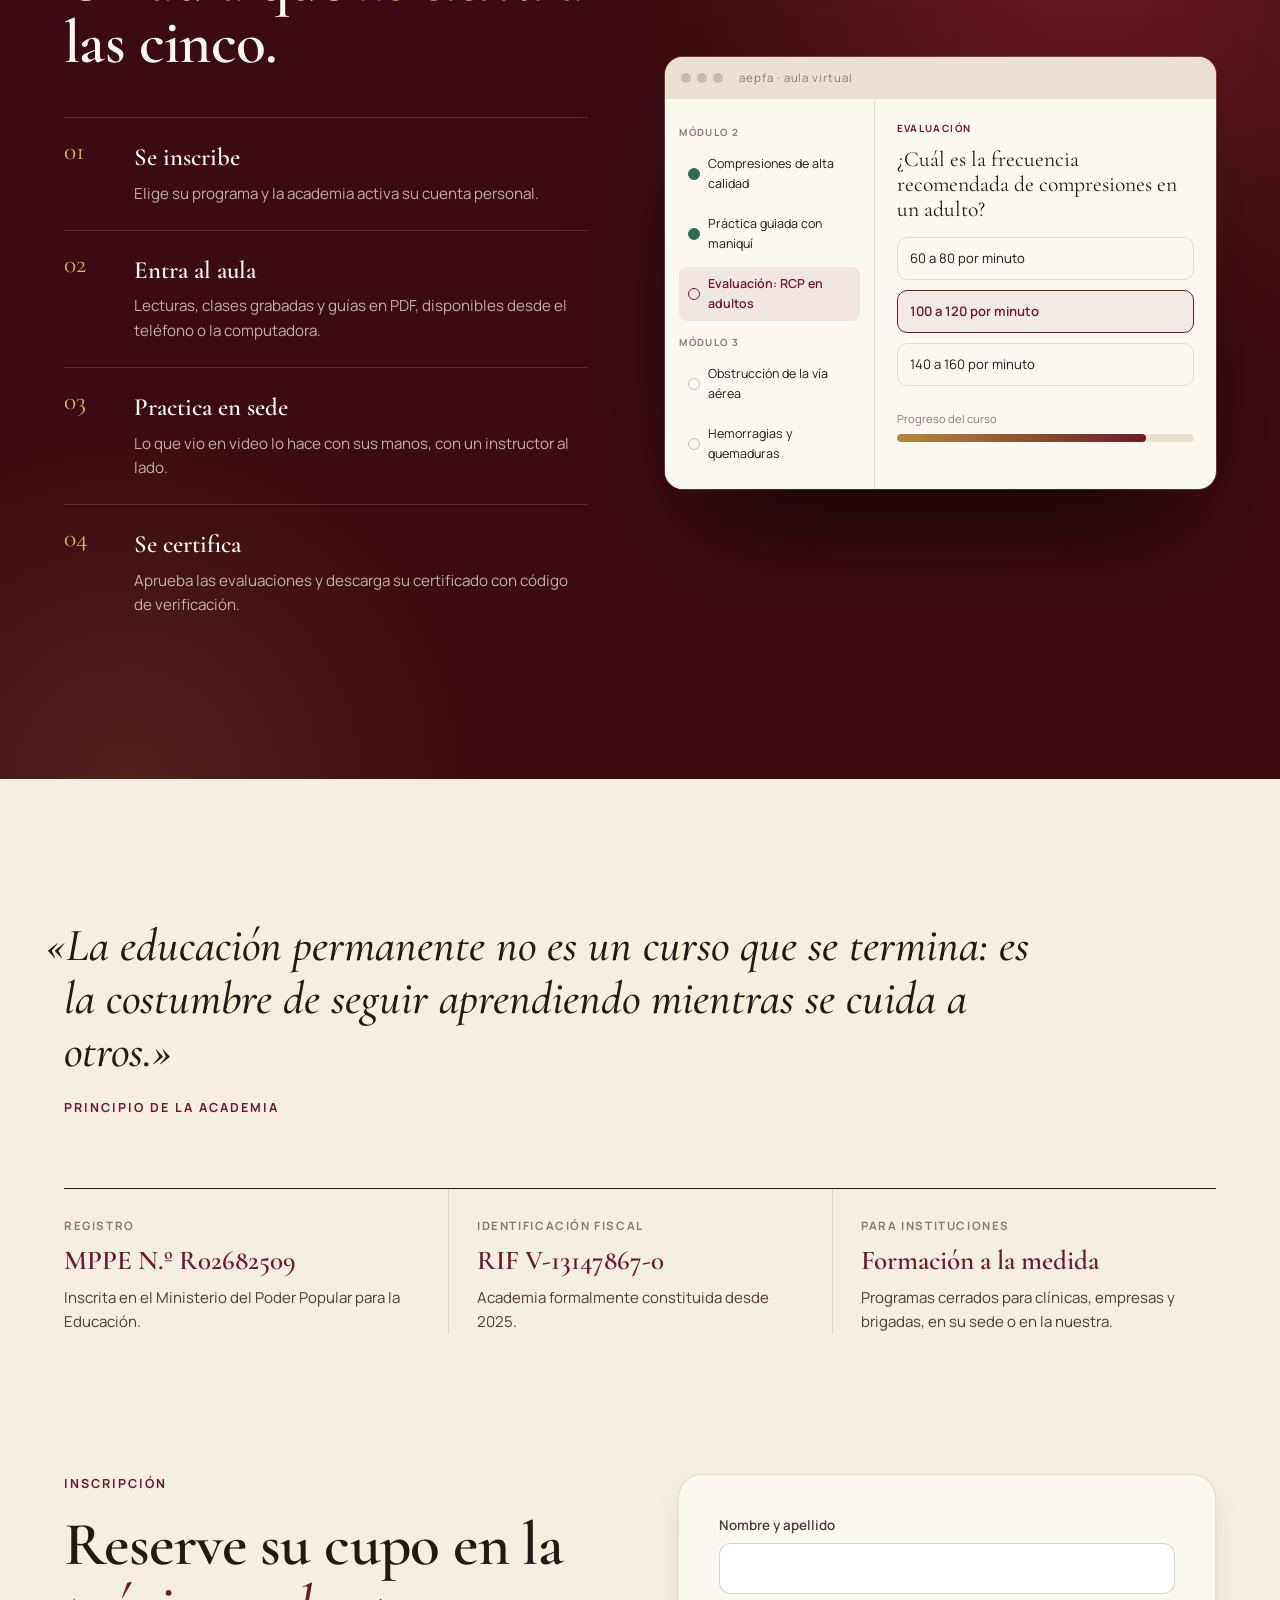
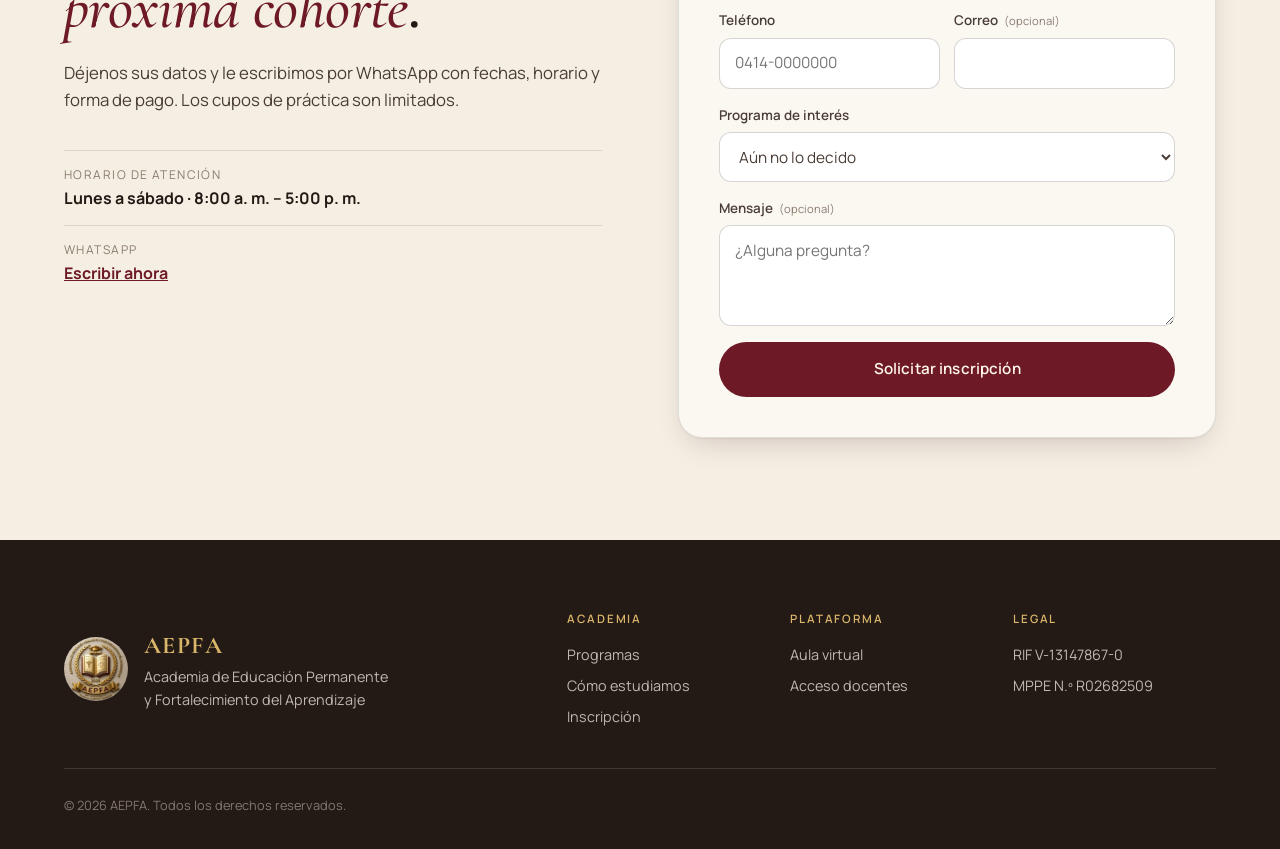
==== commit 1c06c2cf: "Certificado moderno con reverso (contenido programático) y vigencia de 2 años - Anverso rediseñado: " ====
--- a/index.html
+++ b/index.html
@@ -11,7 +11,7 @@
   <link rel="preconnect" href="https://fonts.googleapis.com" />
   <link rel="preconnect" href="https://fonts.gstatic.com" crossorigin />
   <link href="https://fonts.googleapis.com/css2?family=Cormorant+Garamond:ital,wght@0,500;0,600;0,700;1,500;1,600&family=Manrope:wght@400;500;600;700&display=swap" rel="stylesheet" />
-  <link rel="stylesheet" href="styles.css?v=20261112c" />
+  <link rel="stylesheet" href="styles.css?v=20261112d" />
 </head>
 <body class="site">
 
@@ -201,10 +201,10 @@
     <div class="dlg-inner" data-dialog-body></div>
   </dialog>
 
-  <script defer src="lib/gsap.min.js?v=20261112c"></script>
-  <script defer src="js/config.js?v=20261112c"></script>
-  <script defer src="js/seed.js?v=20261112c"></script>
-  <script defer src="js/store.js?v=20261112c"></script>
-  <script defer src="js/main.js?v=20261112c"></script>
+  <script defer src="lib/gsap.min.js?v=20261112d"></script>
+  <script defer src="js/config.js?v=20261112d"></script>
+  <script defer src="js/seed.js?v=20261112d"></script>
+  <script defer src="js/store.js?v=20261112d"></script>
+  <script defer src="js/main.js?v=20261112d"></script>
 </body>
 </html>
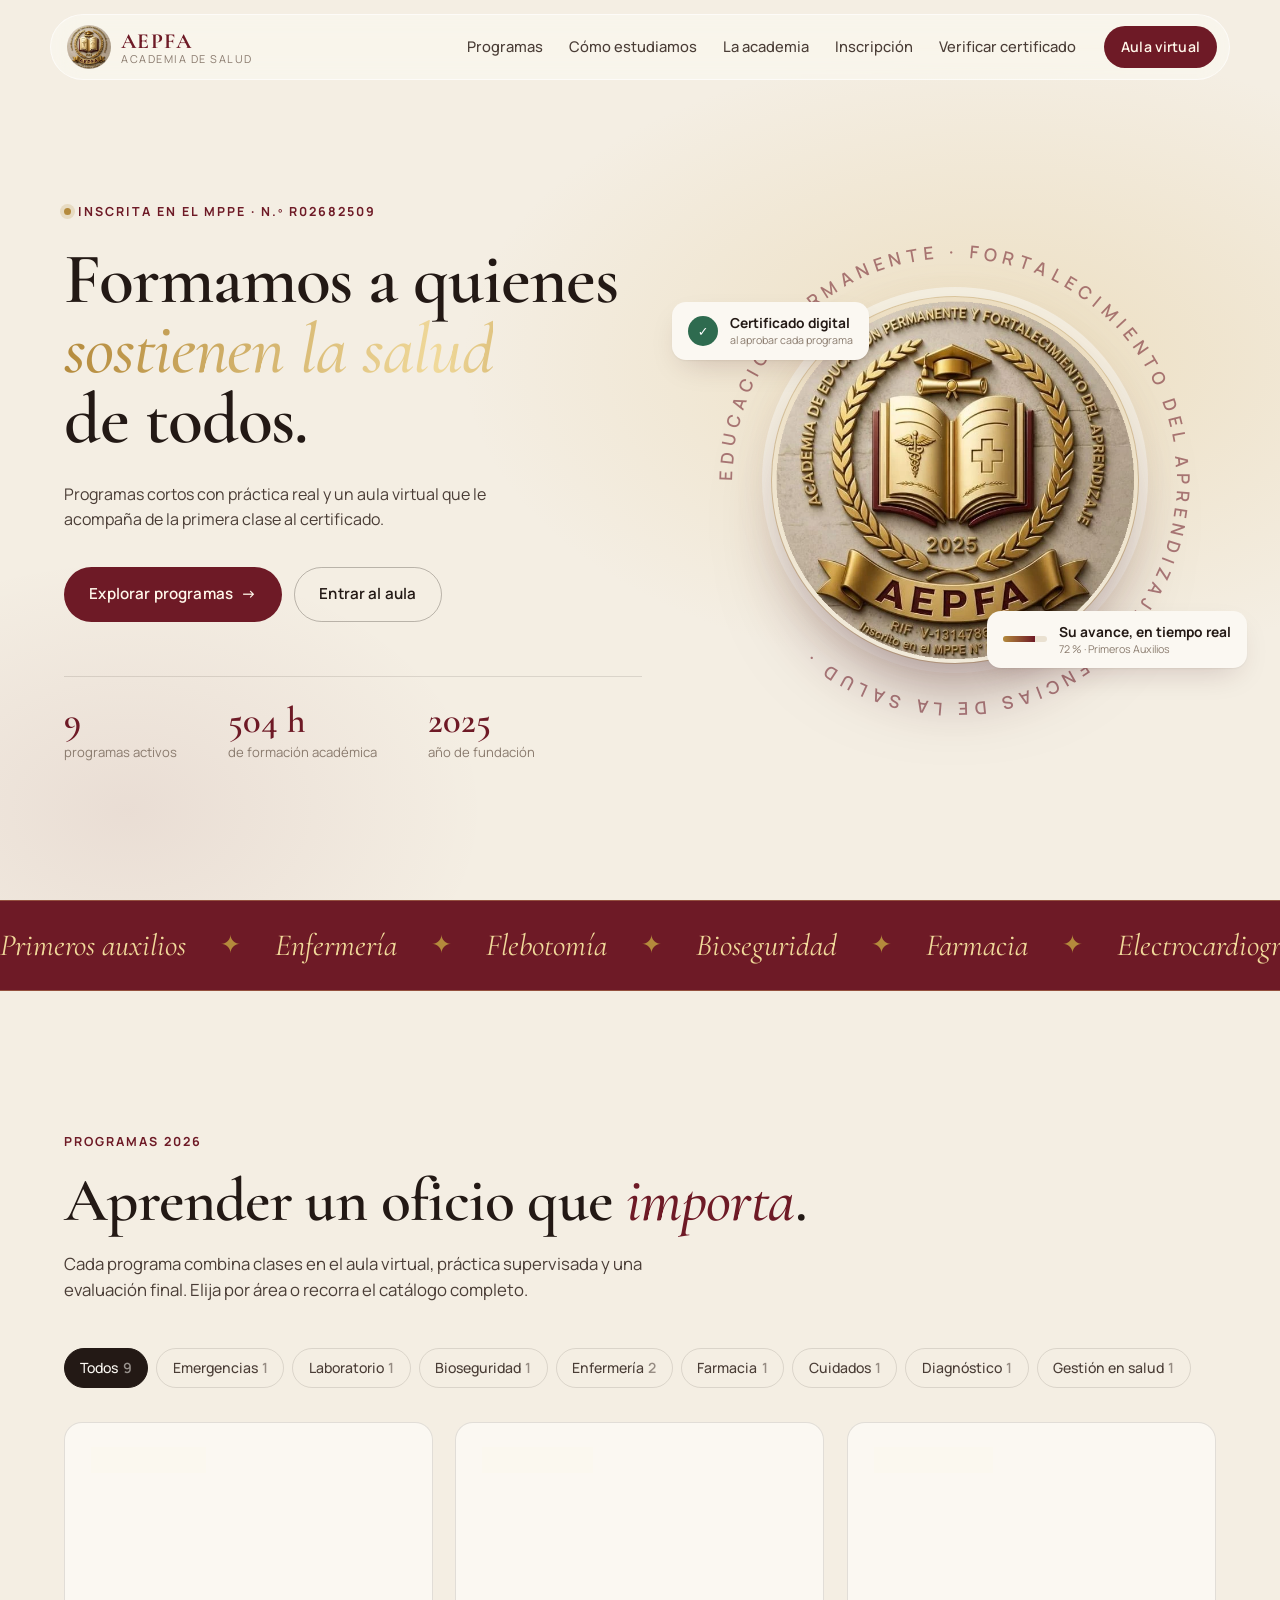
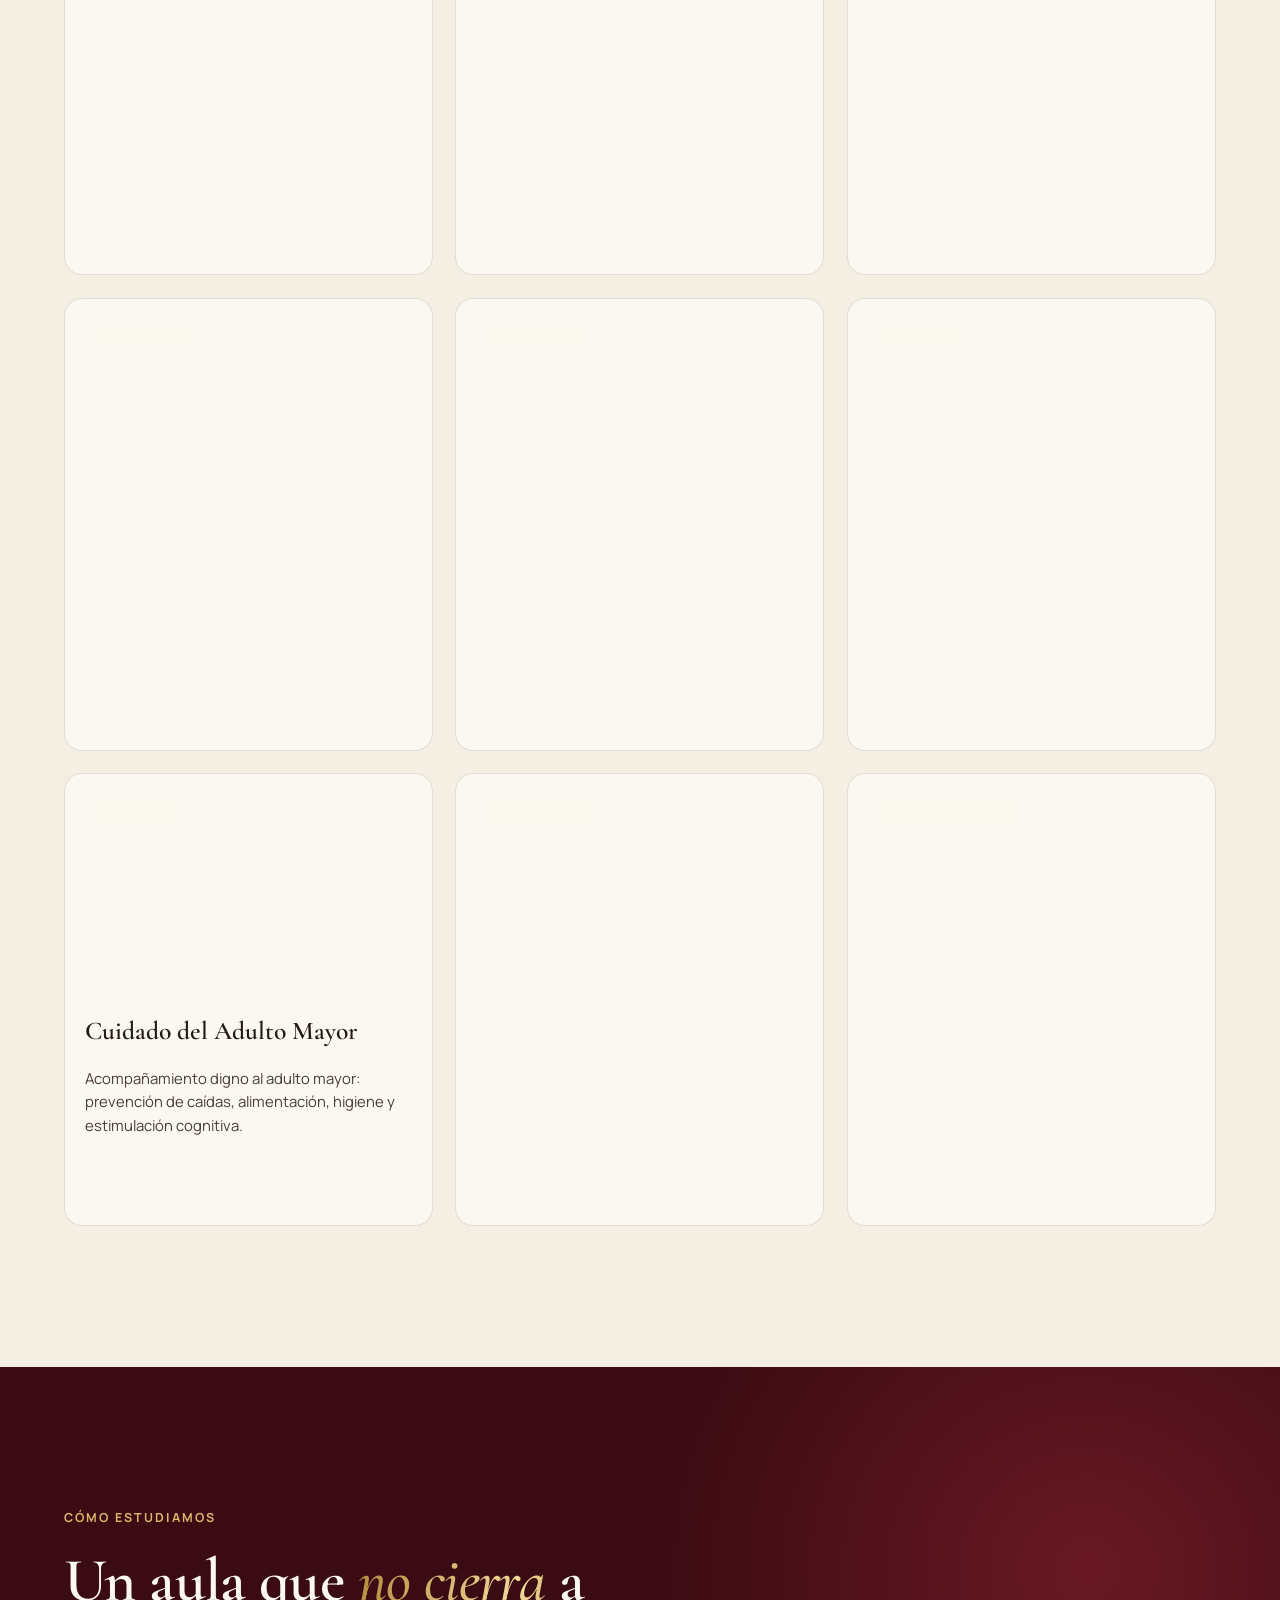
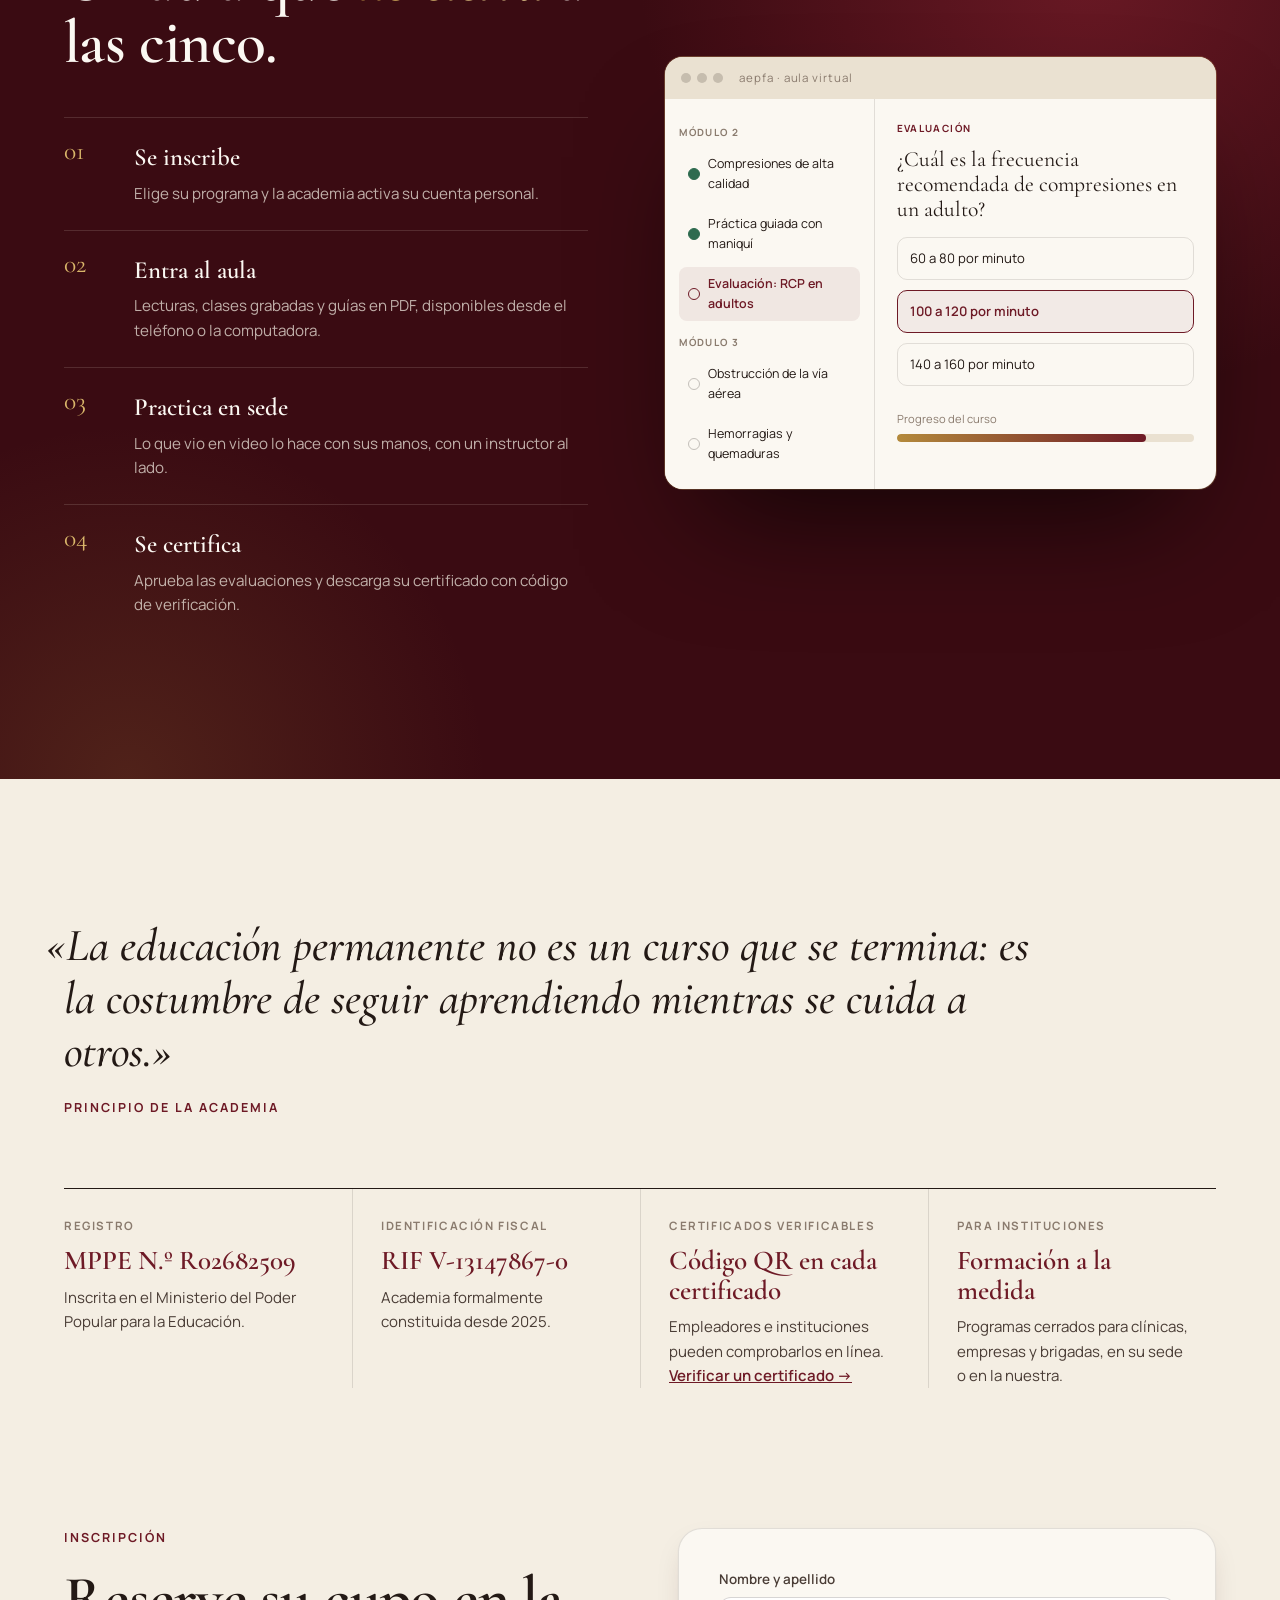
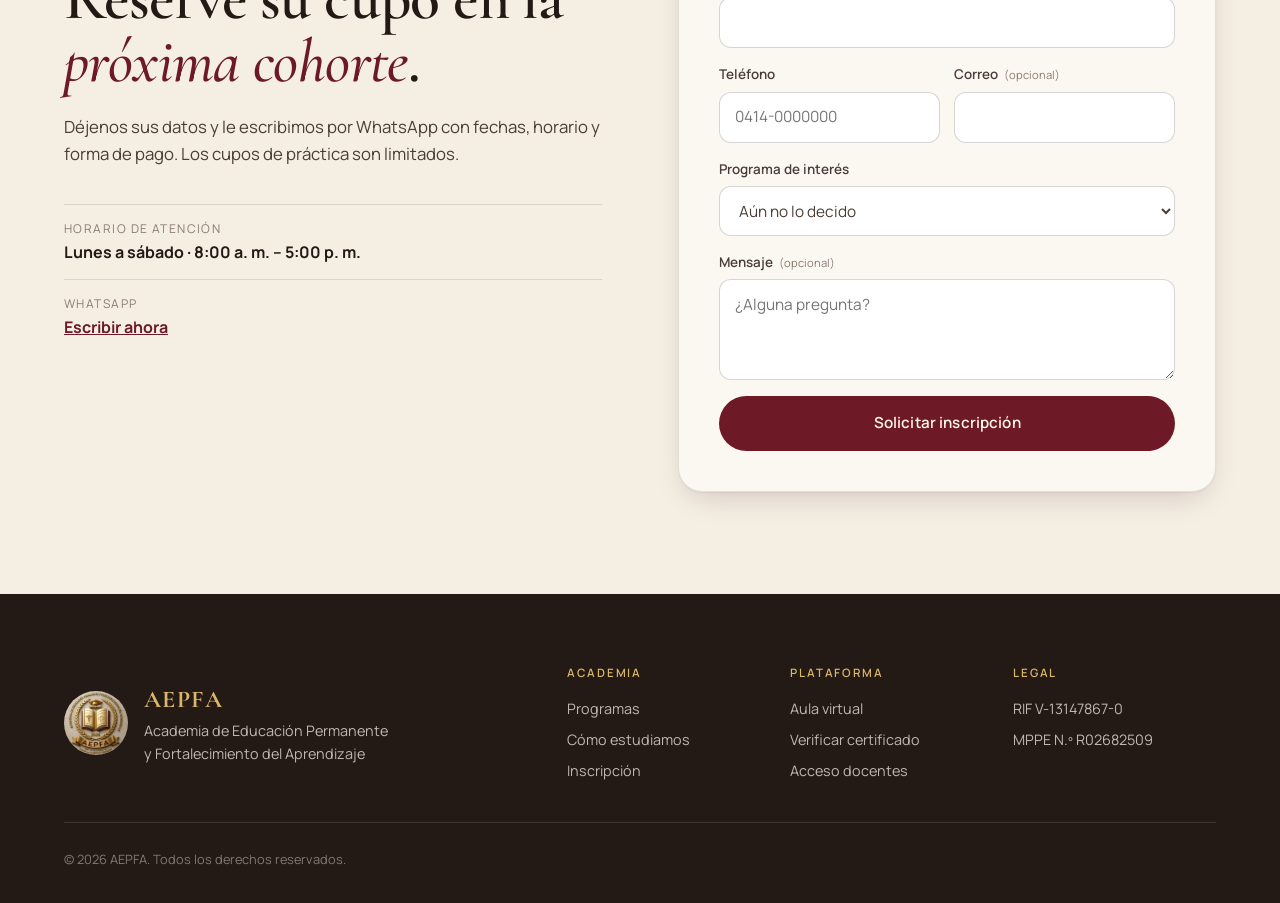
==== commit 310e85c8: "Verificación por código: formulario, registro público y enlaces en la web Co-Authored-By: Claude Opu" ====
--- a/index.html
+++ b/index.html
@@ -11,7 +11,7 @@
   <link rel="preconnect" href="https://fonts.googleapis.com" />
   <link rel="preconnect" href="https://fonts.gstatic.com" crossorigin />
   <link href="https://fonts.googleapis.com/css2?family=Cormorant+Garamond:ital,wght@0,500;0,600;0,700;1,500;1,600&family=Manrope:wght@400;500;600;700&display=swap" rel="stylesheet" />
-  <link rel="stylesheet" href="styles.css?v=20261112d" />
+  <link rel="stylesheet" href="styles.css?v=20261112f" />
 </head>
 <body class="site">
 
@@ -32,6 +32,7 @@
       <a href="#metodo">Cómo estudiamos</a>
       <a href="#aval">La academia</a>
       <a href="#inscripcion">Inscripción</a>
+      <a href="verificar.html">Verificar certificado</a>
     </nav>
     <a class="btn btn-wine btn-sm" href="aula.html">Aula virtual</a>
     <button class="nav-burger" data-burger aria-label="Abrir menú" aria-expanded="false"><span></span><span></span></button>
@@ -151,6 +152,7 @@
       <div class="aval-grid">
         <div class="aval-item"><span class="aval-k">Registro</span><strong>MPPE N.º R02682509</strong><p>Inscrita en el Ministerio del Poder Popular para la Educación.</p></div>
         <div class="aval-item"><span class="aval-k">Identificación fiscal</span><strong>RIF V-13147867-0</strong><p>Academia formalmente constituida desde 2025.</p></div>
+        <div class="aval-item"><span class="aval-k">Certificados verificables</span><strong>Código QR en cada certificado</strong><p>Empleadores e instituciones pueden comprobarlos en línea. <a href="verificar.html" style="color:var(--wine);font-weight:600">Verificar un certificado →</a></p></div>
         <div class="aval-item"><span class="aval-k">Para instituciones</span><strong>Formación a la medida</strong><p>Programas cerrados para clínicas, empresas y brigadas, en su sede o en la nuestra.</p></div>
       </div>
     </section>
@@ -190,7 +192,7 @@
     </div>
     <div class="foot-cols">
       <div><h4>Academia</h4><a href="#programas">Programas</a><a href="#metodo">Cómo estudiamos</a><a href="#inscripcion">Inscripción</a></div>
-      <div><h4>Plataforma</h4><a href="aula.html">Aula virtual</a><a href="admin.html">Acceso docentes</a></div>
+      <div><h4>Plataforma</h4><a href="aula.html">Aula virtual</a><a href="verificar.html">Verificar certificado</a><a href="admin.html">Acceso docentes</a></div>
       <div><h4>Legal</h4><span>RIF V-13147867-0</span><span>MPPE N.º R02682509</span></div>
     </div>
     <p class="foot-note">© <span data-year>2026</span> AEPFA. Todos los derechos reservados.</p>
@@ -201,10 +203,10 @@
     <div class="dlg-inner" data-dialog-body></div>
   </dialog>
 
-  <script defer src="lib/gsap.min.js?v=20261112d"></script>
-  <script defer src="js/config.js?v=20261112d"></script>
-  <script defer src="js/seed.js?v=20261112d"></script>
-  <script defer src="js/store.js?v=20261112d"></script>
-  <script defer src="js/main.js?v=20261112d"></script>
+  <script defer src="lib/gsap.min.js?v=20261112f"></script>
+  <script defer src="js/config.js?v=20261112f"></script>
+  <script defer src="js/seed.js?v=20261112f"></script>
+  <script defer src="js/store.js?v=20261112f"></script>
+  <script defer src="js/main.js?v=20261112f"></script>
 </body>
 </html>
--- a/styles.css
+++ b/styles.css
@@ -266,7 +266,7 @@
 .aval-quote { margin: 0; max-width: 980px; }
 .aval-quote blockquote { margin: 0; font-family: var(--f-display); font-style: italic; font-weight: 500; font-size: clamp(1.8rem, 3.6vw, 3.1rem); line-height: 1.15; color: var(--ink); text-indent: -.4em; }
 .aval-quote figcaption { margin-top: 20px; font-size: .78rem; letter-spacing: .16em; text-transform: uppercase; color: var(--wine); font-weight: 700; }
-.aval-grid { display: grid; grid-template-columns: repeat(3, 1fr); gap: 0; border-top: 1px solid var(--ink); }
+.aval-grid { display: grid; grid-template-columns: repeat(4, 1fr); gap: 0; border-top: 1px solid var(--ink); }
 .aval-item { padding: 28px 28px 0 0; display: grid; gap: 10px; align-content: start; }
 .aval-item + .aval-item { padding-left: 28px; border-left: 1px solid var(--line); }
 .aval-k { font-size: .72rem; letter-spacing: .14em; text-transform: uppercase; color: var(--mute); font-weight: 700; }
@@ -343,7 +343,7 @@
   .enroll { grid-template-columns: 1fr; }
   .enroll-copy { position: static; }
 }
-@media (max-width: 980px) {
+@media (max-width: 1120px) {
   .nav-links { position: fixed; top: 72px; left: 0; right: 0; flex-direction: column; gap: 0; padding: 10px; border-radius: 22px; background: var(--paper); box-shadow: var(--shadow); opacity: 0; visibility: hidden; transform: translateY(-8px); transition: .35s var(--ease-out); }
   .nav-links a { padding: 14px 16px; font-size: 1.05rem; }
   .nav.is-open .nav-links { opacity: 1; visibility: visible; transform: none; }
@@ -377,3 +377,9 @@
 label > input:not([type=radio]):not([type=checkbox]), label > select, label > textarea, label > .hint { flex-basis: 100%; }
 @media (max-width: 1024px) { .hero-seal { width: min(360px, 74%); } }
 @media (max-width: 560px) { .hero { padding-top: 104px; gap: 18px; } .hero-seal { width: 66%; } .seal-card--a { left: -18%; } .seal-card--b { right: -18%; } }
+
+@media (max-width: 1200px) and (min-width: 821px) {
+  .aval-grid { grid-template-columns: 1fr 1fr; }
+  .aval-item:nth-child(odd) { padding-left: 0; border-left: 0; }
+  .aval-item:nth-child(n+3) { border-top: 1px solid var(--line); margin-top: 24px; }
+}
